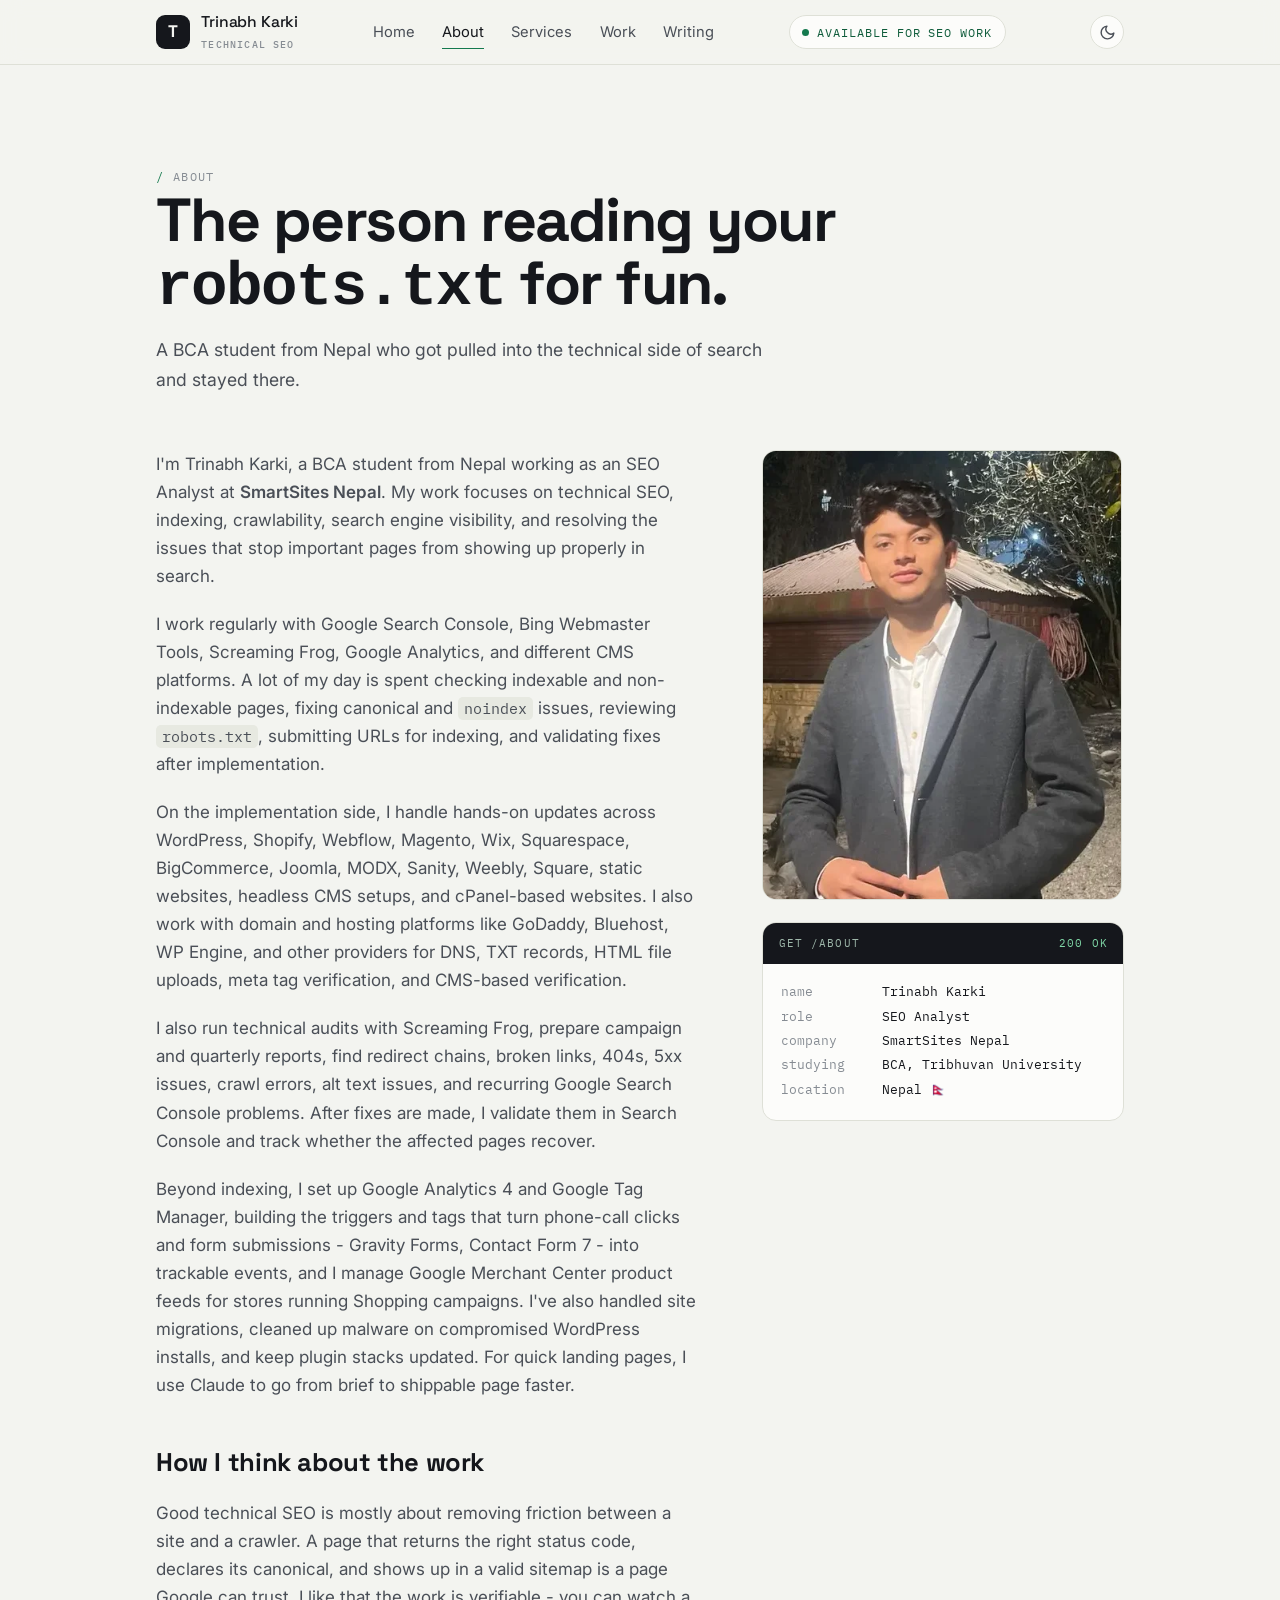
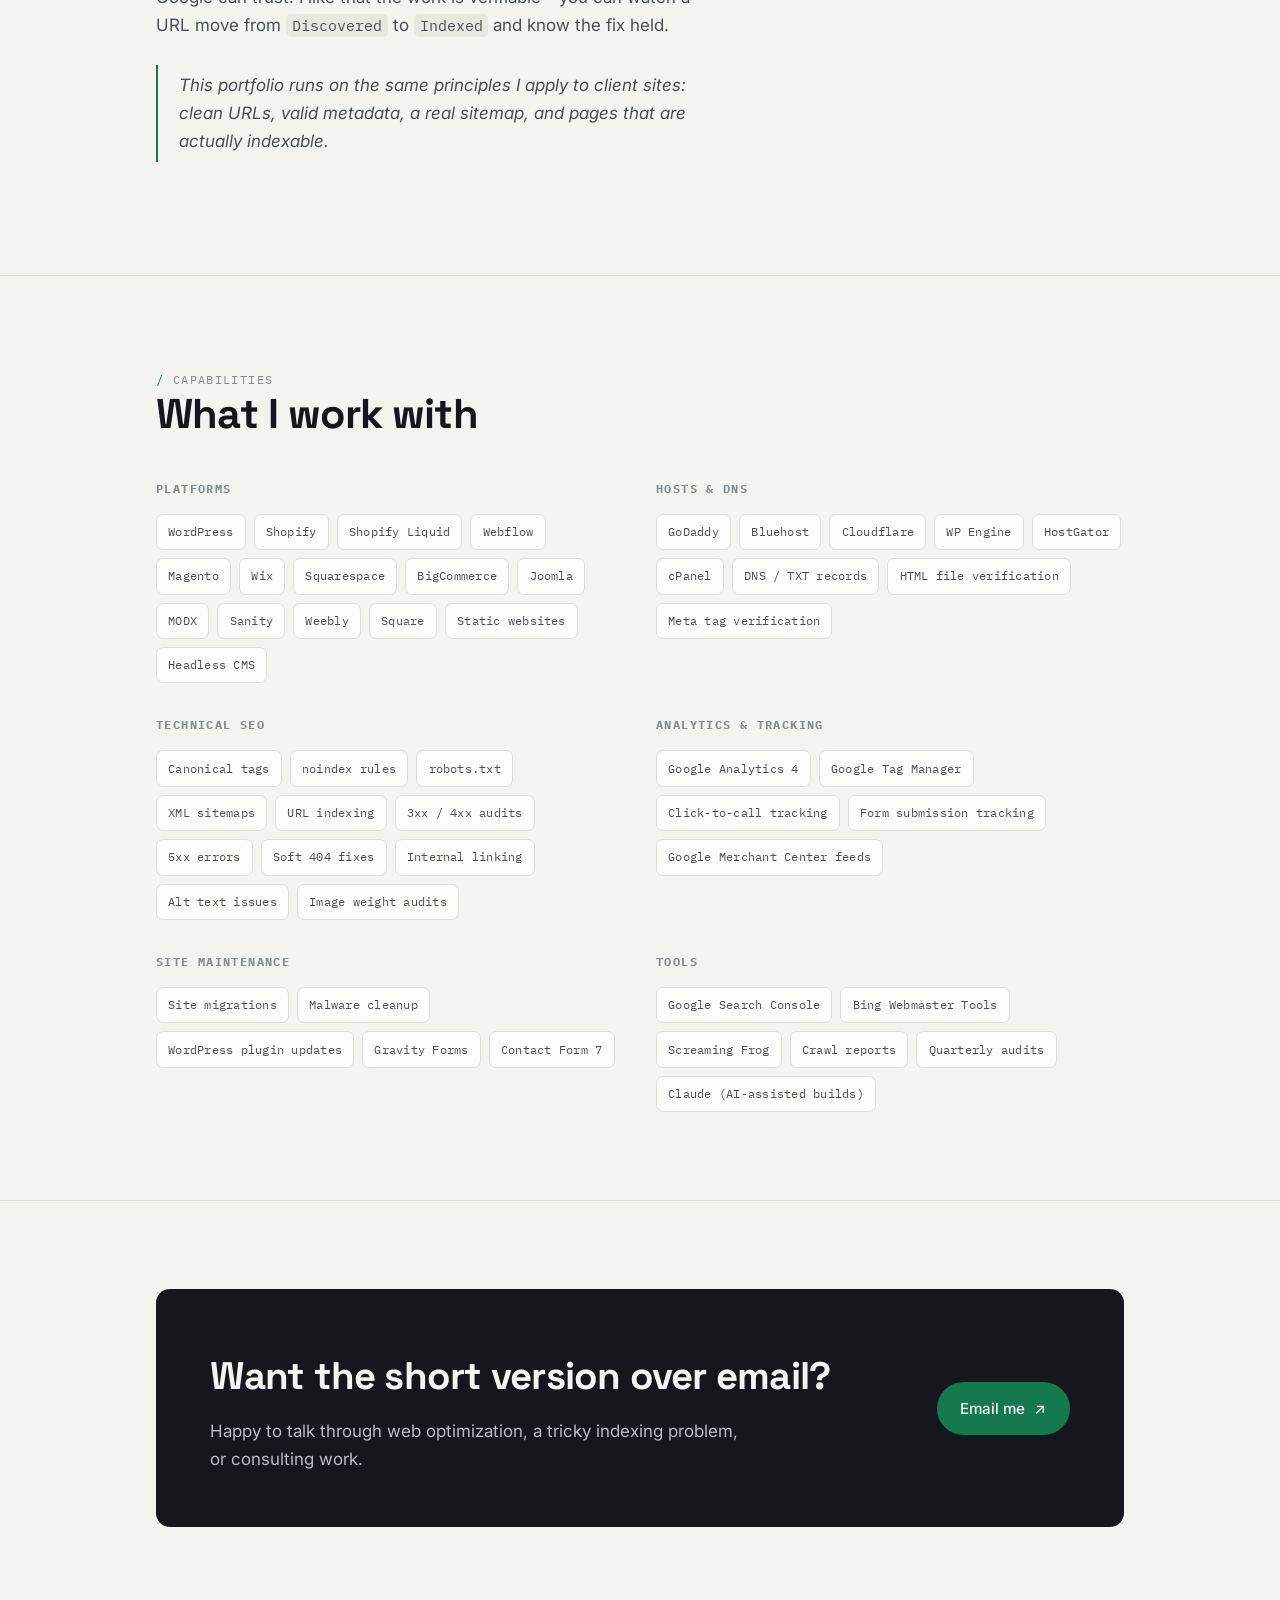
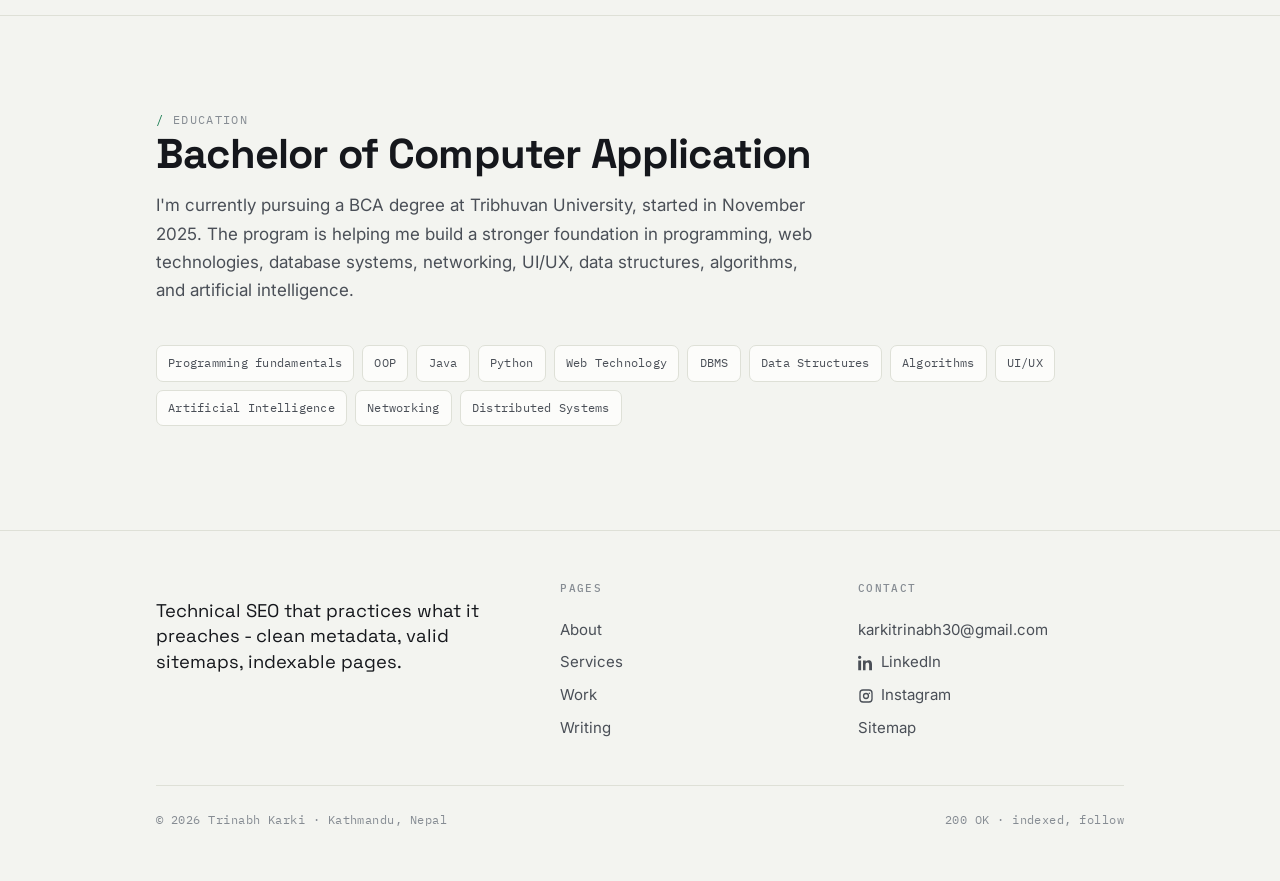
==== about/index.html @ ed717410 "Reorganize assets, fix dark-mode contrast, refresh content, add social banners" ====
<!DOCTYPE html>
<html lang="en">
<head>
<meta charset="UTF-8">
<script>(function(){try{var t=localStorage.getItem('theme');if(t==='light'||t==='dark'){document.documentElement.setAttribute('data-theme',t);}}catch(e){}})();</script>
<meta name="viewport" content="width=device-width, initial-scale=1">
<title>About - Trinabh Karki, Technical SEO Analyst</title>
<meta name="description" content="About Trinabh Karki: a BCA student from Nepal and SEO Analyst at SmartSites Nepal, focused on technical SEO, indexing, crawlability, Search Console, Bing Webmaster Tools, and CMS SEO fixes.">
<link rel="canonical" href="https://trinabh.com.np/about/">
<meta name="robots" content="index, follow">
<meta property="og:type" content="profile">
<meta property="og:site_name" content="Trinabh Karki">
<meta property="og:title" content="About - Trinabh Karki">
<meta property="og:description" content="BCA student and technical SEO analyst from Nepal.">
<meta property="og:url" content="https://trinabh.com.np/about/">
<meta name="twitter:card" content="summary_large_image">
<meta name="twitter:title" content="About - Trinabh Karki">
<meta name="twitter:description" content="BCA student and technical SEO analyst from Nepal.">
<meta name="twitter:image" content="https://trinabh.com.np/images/og-banner.png">
<script type="application/ld+json">
{
  "@context": "https://schema.org",
  "@graph": [
    {
      "@type": "ProfilePage",
      "@id": "https://trinabh.com.np/about/#profilepage",
      "url": "https://trinabh.com.np/about/",
      "name": "About - Trinabh Karki, Technical SEO Analyst",
      "mainEntity": { "@id": "https://trinabh.com.np/#trinabh" }
    },
    {
      "@type": "Person",
      "@id": "https://trinabh.com.np/#trinabh",
      "name": "Trinabh Karki",
      "url": "https://trinabh.com.np/",
      "image": "https://trinabh.com.np/images/profile1.webp",
      "jobTitle": "Technical SEO Analyst",
      "email": "karkitrinabh30@gmail.com",
      "worksFor": {
        "@type": "Organization",
        "name": "SmartSites Nepal"
      },
      "address": {
        "@type": "PostalAddress",
        "addressLocality": "Kathmandu",
        "addressCountry": "NP"
      },
      "knowsAbout": [
        "Technical SEO",
        "Indexing",
        "Crawlability",
        "Canonical tags",
        "Redirects",
        "XML sitemaps",
        "Google Search Console",
        "Google Analytics 4",
        "Google Tag Manager",
        "Site migrations",
        "Malware remediation"
      ],
      "sameAs": [
        "https://www.linkedin.com/in/trinabhkarki/",
        "https://www.instagram.com/trinabhkarki_/"
      ]
    }
  ]
}
</script>
<meta property="og:image" content="https://trinabh.com.np/images/og-banner.png">
<link rel="icon" href="/favicon.ico" sizes="any">
<link rel="icon" type="image/png" href="/favicon.png">
<link rel="preconnect" href="https://fonts.googleapis.com">
<link rel="preconnect" href="https://fonts.gstatic.com" crossorigin>
<link href="https://fonts.googleapis.com/css2?family=IBM+Plex+Mono:wght@400;500&family=Inter:wght@400;500;600&family=Space+Grotesk:wght@500;700&display=swap" rel="stylesheet">
<link rel="stylesheet" href="/css/main.css">
</head>
<body>

<header class="site-head">
  <div class="wrap head-inner">
    <a class="brand" href="/"><span class="brand-mark">T</span><span class="brand-name">Trinabh Karki<span>Technical SEO</span></span></a>
    <nav class="nav" id="primary-nav" aria-label="Primary">
      <a href="/">Home</a>
      <a href="/about/" aria-current="page">About</a>
      <a href="/services/">Services</a>
      <a href="/projects/">Work</a>
      <a href="/blog/">Writing</a>
    </nav>
    <a class="head-cta" href="mailto:karkitrinabh30@gmail.com?subject=Technical%20SEO%20Help"><span class="dot"></span>available for SEO work</a>
    <button class="theme-toggle" aria-label="Toggle dark mode" aria-pressed="false">
      <svg class="icon-sun" viewBox="0 0 24 24" fill="none" stroke="currentColor" stroke-width="2" stroke-linecap="round" stroke-linejoin="round" aria-hidden="true"><circle cx="12" cy="12" r="4"></circle><path d="M12 2v2M12 20v2M4.93 4.93l1.41 1.41M17.66 17.66l1.41 1.41M2 12h2M20 12h2M6.34 17.66l-1.41 1.41M19.07 4.93l-1.41 1.41"></path></svg>
      <svg class="icon-moon" viewBox="0 0 24 24" fill="none" stroke="currentColor" stroke-width="2" stroke-linecap="round" stroke-linejoin="round" aria-hidden="true"><path d="M21 12.79A9 9 0 1 1 11.21 3 7 7 0 0 0 21 12.79z"></path></svg>
    </button>
    <button class="nav-toggle" aria-label="Menu" aria-controls="primary-nav" aria-expanded="false"><span></span><span></span><span></span></button>
  </div>
</header>

<main>
  <section class="page-head">
    <div class="wrap">
      <p class="eyebrow"><span class="token"><span class="slash">/</span> about</span></p>
      <h1>The person reading your <code>robots.txt</code> for fun.</h1>
      <p>A BCA student from Nepal who got pulled into the technical side of search and stayed there.</p>
    </div>
  </section>

  <section class="section" style="border-top:none; padding-top:1rem">
    <div class="wrap hero-grid" style="align-items:start">
      <div class="prose reveal">
        <p>I'm Trinabh Karki, a BCA student from Nepal working as an SEO Analyst at <strong>SmartSites Nepal</strong>. My work focuses on technical SEO, indexing, crawlability, search engine visibility, and resolving the issues that stop important pages from showing up properly in search.</p>
        <p>I work regularly with Google Search Console, Bing Webmaster Tools, Screaming Frog, Google Analytics, and different CMS platforms. A lot of my day is spent checking indexable and non-indexable pages, fixing canonical and <code>noindex</code> issues, reviewing <code>robots.txt</code>, submitting URLs for indexing, and validating fixes after implementation.</p>
        <p>On the implementation side, I handle hands-on updates across WordPress, Shopify, Webflow, Magento, Wix, Squarespace, BigCommerce, Joomla, MODX, Sanity, Weebly, Square, static websites, headless CMS setups, and cPanel-based websites. I also work with domain and hosting platforms like GoDaddy, Bluehost, WP Engine, and other providers for DNS, TXT records, HTML file uploads, meta tag verification, and CMS-based verification.</p>
        <p>I also run technical audits with Screaming Frog, prepare campaign and quarterly reports, find redirect chains, broken links, 404s, 5xx issues, crawl errors, alt text issues, and recurring Google Search Console problems. After fixes are made, I validate them in Search Console and track whether the affected pages recover.</p>
        <p>Beyond indexing, I set up Google Analytics 4 and Google Tag Manager, building the triggers and tags that turn phone-call clicks and form submissions - Gravity Forms, Contact Form 7 - into trackable events, and I manage Google Merchant Center product feeds for stores running Shopping campaigns. I've also handled site migrations, cleaned up malware on compromised WordPress installs, and keep plugin stacks updated. For quick landing pages, I use Claude to go from brief to shippable page faster.</p>
        <h2>How I think about the work</h2>
        <p>Good technical SEO is mostly about removing friction between a site and a crawler. A page that returns the right status code, declares its canonical, and shows up in a valid sitemap is a page Google can trust. I like that the work is verifiable - you can watch a URL move from <code>Discovered</code> to <code>Indexed</code> and know the fix held.</p>
        <blockquote>This portfolio runs on the same principles I apply to client sites: clean URLs, valid metadata, a real sitemap, and pages that are actually indexable.</blockquote>
      </div>

      <aside class="reveal">
        <img src="/images/profile1.webp" alt="Trinabh Karki" width="360" height="450" loading="lazy" style="border-radius:var(--radius); border:1px solid var(--line); margin-bottom:1.4rem">
        <div class="meta-panel">
          <div class="meta-bar"><span class="req">GET /about</span><span class="ok">200 OK</span></div>
          <div class="meta-body">
            <div class="meta-row"><span class="k">name</span><span class="v">Trinabh Karki</span></div>
            <div class="meta-row"><span class="k">role</span><span class="v">SEO Analyst</span></div>
            <div class="meta-row"><span class="k">company</span><span class="v">SmartSites Nepal</span></div>
            <div class="meta-row"><span class="k">studying</span><span class="v">BCA, Tribhuvan University</span></div>
            <div class="meta-row"><span class="k">location</span><span class="v">Nepal 🇳🇵</span></div>
          </div>
        </div>
      </aside>
    </div>
  </section>

  <section class="section">
    <div class="wrap">
      <div class="section-head reveal">
        <p class="eyebrow"><span class="token"><span class="slash">/</span> capabilities</span></p>
        <h2>What I work with</h2>
      </div>
      <div class="grid grid-2 reveal" style="gap:2rem">
        <div>
          <h3 style="font-family:var(--mono); font-size:.72rem; letter-spacing:.12em; text-transform:uppercase; color:var(--ink-faint); margin:0 0 1rem">Platforms</h3>
          <div class="chips">
            <span class="chip">WordPress</span><span class="chip">Shopify</span><span class="chip">Shopify Liquid</span>
            <span class="chip">Webflow</span><span class="chip">Magento</span><span class="chip">Wix</span>
            <span class="chip">Squarespace</span><span class="chip">BigCommerce</span><span class="chip">Joomla</span>
            <span class="chip">MODX</span><span class="chip">Sanity</span><span class="chip">Weebly</span>
            <span class="chip">Square</span><span class="chip">Static websites</span><span class="chip">Headless CMS</span>
          </div>
        </div>
        <div>
          <h3 style="font-family:var(--mono); font-size:.72rem; letter-spacing:.12em; text-transform:uppercase; color:var(--ink-faint); margin:0 0 1rem">Hosts & DNS</h3>
          <div class="chips">
            <span class="chip">GoDaddy</span><span class="chip">Bluehost</span><span class="chip">Cloudflare</span>
            <span class="chip">WP Engine</span><span class="chip">HostGator</span><span class="chip">cPanel</span>
            <span class="chip">DNS / TXT records</span><span class="chip">HTML file verification</span><span class="chip">Meta tag verification</span>
          </div>
        </div>
        <div>
          <h3 style="font-family:var(--mono); font-size:.72rem; letter-spacing:.12em; text-transform:uppercase; color:var(--ink-faint); margin:0 0 1rem">Technical SEO</h3>
          <div class="chips">
            <span class="chip">Canonical tags</span><span class="chip">noindex rules</span><span class="chip">robots.txt</span>
            <span class="chip">XML sitemaps</span><span class="chip">URL indexing</span><span class="chip">3xx / 4xx audits</span>
            <span class="chip">5xx errors</span><span class="chip">Soft 404 fixes</span><span class="chip">Internal linking</span>
            <span class="chip">Alt text issues</span><span class="chip">Image weight audits</span>
          </div>
        </div>
        <div>
          <h3 style="font-family:var(--mono); font-size:.72rem; letter-spacing:.12em; text-transform:uppercase; color:var(--ink-faint); margin:0 0 1rem">Analytics & Tracking</h3>
          <div class="chips">
            <span class="chip">Google Analytics 4</span><span class="chip">Google Tag Manager</span>
            <span class="chip">Click-to-call tracking</span><span class="chip">Form submission tracking</span>
            <span class="chip">Google Merchant Center feeds</span>
          </div>
        </div>
        <div>
          <h3 style="font-family:var(--mono); font-size:.72rem; letter-spacing:.12em; text-transform:uppercase; color:var(--ink-faint); margin:0 0 1rem">Site Maintenance</h3>
          <div class="chips">
            <span class="chip">Site migrations</span><span class="chip">Malware cleanup</span>
            <span class="chip">WordPress plugin updates</span><span class="chip">Gravity Forms</span>
            <span class="chip">Contact Form 7</span>
          </div>
        </div>
        <div>
          <h3 style="font-family:var(--mono); font-size:.72rem; letter-spacing:.12em; text-transform:uppercase; color:var(--ink-faint); margin:0 0 1rem">Tools</h3>
          <div class="chips">
            <span class="chip">Google Search Console</span><span class="chip">Bing Webmaster Tools</span>
            <span class="chip">Screaming Frog</span><span class="chip">Crawl reports</span>
            <span class="chip">Quarterly audits</span><span class="chip">Claude (AI-assisted builds)</span>
          </div>
        </div>
      </div>
    </div>
  </section>

  <section class="section">
    <div class="wrap">
      <div class="band reveal">
        <div>
          <h2>Want the short version over email?</h2>
          <p>Happy to talk through web optimization, a tricky indexing problem, or consulting work.</p>
        </div>
        <a class="btn btn-primary" href="mailto:karkitrinabh30@gmail.com?subject=Technical%20SEO%20Help">Email me <span class="arrow">↗</span></a>
      </div>
    </div>
  </section>

  <section class="section">
    <div class="wrap">
      <div class="section-head reveal">
        <p class="eyebrow"><span class="token"><span class="slash">/</span> education</span></p>
        <h2>Bachelor of Computer Application</h2>
        <p>I'm currently pursuing a BCA degree at Tribhuvan University, started in November 2025. The program is helping me build a stronger foundation in programming, web technologies, database systems, networking, UI/UX, data structures, algorithms, and artificial intelligence.</p>
      </div>
      <div class="chips reveal">
        <span class="chip">Programming fundamentals</span><span class="chip">OOP</span><span class="chip">Java</span>
        <span class="chip">Python</span><span class="chip">Web Technology</span><span class="chip">DBMS</span>
        <span class="chip">Data Structures</span><span class="chip">Algorithms</span><span class="chip">UI/UX</span>
        <span class="chip">Artificial Intelligence</span><span class="chip">Networking</span><span class="chip">Distributed Systems</span>
      </div>
    </div>
  </section>
</main>

<footer class="site-foot">
  <div class="wrap">
    <div class="foot-grid">
      <div><p class="foot-lead">Technical SEO that practices what it preaches - clean metadata, valid sitemaps, indexable pages.</p></div>
      <div><h4>Pages</h4><a href="/about/">About</a><a href="/services/">Services</a><a href="/projects/">Work</a><a href="/blog/">Writing</a></div>
      <div><h4>Contact</h4><a href="mailto:karkitrinabh30@gmail.com">karkitrinabh30@gmail.com</a><a class="social-link" href="https://www.linkedin.com/in/trinabhkarki/" target="_blank" rel="noopener noreferrer" aria-label="LinkedIn profile"><svg viewBox="0 0 24 24" aria-hidden="true"><path d="M4.98 3.5C4.98 4.88 3.86 6 2.5 6S0 4.88 0 3.5 1.12 1 2.5 1s2.48 1.12 2.48 2.5ZM.35 8.1h4.3V23H.35V8.1Zm7.15 0h4.12v2.03h.06c.57-1.08 1.98-2.22 4.07-2.22C20.1 7.91 21 10.77 21 14.49V23h-4.3v-7.54c0-1.8-.03-4.12-2.51-4.12-2.51 0-2.9 1.96-2.9 3.99V23H7.5V8.1Z"/></svg><span>LinkedIn</span></a><a class="social-link" href="https://www.instagram.com/trinabhkarki_/" target="_blank" rel="noopener noreferrer" aria-label="Instagram profile"><svg viewBox="0 0 24 24" aria-hidden="true"><path d="M7.5 2h9A5.5 5.5 0 0 1 22 7.5v9A5.5 5.5 0 0 1 16.5 22h-9A5.5 5.5 0 0 1 2 16.5v-9A5.5 5.5 0 0 1 7.5 2Zm0 2A3.5 3.5 0 0 0 4 7.5v9A3.5 3.5 0 0 0 7.5 20h9a3.5 3.5 0 0 0 3.5-3.5v-9A3.5 3.5 0 0 0 16.5 4h-9Zm4.5 3.3A4.7 4.7 0 1 1 12 16.7a4.7 4.7 0 0 1 0-9.4Zm0 2A2.7 2.7 0 1 0 12 14.7a2.7 2.7 0 0 0 0-5.4Zm5.1-2.65a1.1 1.1 0 1 1-1.1 1.1 1.1 1.1 0 0 1 1.1-1.1Z"/></svg><span>Instagram</span></a><a href="/sitemap.xml">Sitemap</a></div>
    </div>
    <div class="foot-base"><span>© 2026 Trinabh Karki · Kathmandu, Nepal</span><span>200 OK · indexed, follow</span></div>
  </div>
</footer>

<script src="/js/site.js"></script>
</body>
</html>
---- css/main.css ----
/* ============================================================
   Trinabh Karki - Technical SEO Analyst
   Design system: the machine-readable layer made visible.
   ============================================================ */

:root {
  --paper:      #F3F4F0;  /* cool off-white base                     */
  --panel:      #FCFCFA;  /* raised card surface                     */
  --ink:        #15171C;  /* near-black, faint blue                  */
  --ink-soft:   #4A4F57;  /* secondary text                          */
  --ink-faint:  #868C93;  /* tertiary / captions                     */
  --line:       #DEE0D7;  /* hairline on paper                       */
  --line-soft:  #E9EAE3;  /* hairline on panels                      */
  --index:      #14794E;  /* the live / indexed / 200 accent         */
  --index-dim:  #0F5C3B;  /* darker green for text on light          */
  --signal:     #B4471F;  /* clay - the one warning/error moment     */

  --display: "Space Grotesk", system-ui, sans-serif;
  --body:    "Inter", system-ui, sans-serif;
  --mono:    "IBM Plex Mono", ui-monospace, monospace;

  --wrap: 1080px;
  --gutter: clamp(1.25rem, 5vw, 3.5rem);
  --radius: 14px;
  --ease: cubic-bezier(.2, .7, .2, 1);

  --code-bg:  #E7E9E1;  /* inline code background                  */
  --code-ink: inherit;  /* inline code text - follows surrounding copy */
}

* { box-sizing: border-box; }

html { scroll-behavior: smooth; }
@media (prefers-reduced-motion: reduce) { html { scroll-behavior: auto; } }

body {
  margin: 0;
  background: var(--paper);
  color: var(--ink);
  font-family: var(--body);
  font-size: 1.0625rem;
  line-height: 1.65;
  -webkit-font-smoothing: antialiased;
  text-rendering: optimizeLegibility;
  transition: background-color .25s var(--ease), color .25s var(--ease);
}

img { max-width: 100%; display: block; }

a { color: inherit; text-decoration: none; }

::selection { background: var(--index); color: #fff; }

:focus-visible {
  outline: 2px solid var(--index);
  outline-offset: 3px;
  border-radius: 3px;
}

.wrap { width: 100%; max-width: var(--wrap); margin-inline: auto; padding-inline: var(--gutter); }

/* ---------- mono tokens / eyebrows : the data layer ---------- */
.token {
  font-family: var(--mono);
  font-size: .72rem;
  letter-spacing: .12em;
  text-transform: uppercase;
  color: var(--ink-faint);
}
.token .slash { color: var(--index); }

.eyebrow {
  display: inline-flex;
  align-items: center;
  gap: .55rem;
  font-family: var(--mono);
  font-size: .72rem;
  letter-spacing: .14em;
  text-transform: uppercase;
  color: var(--ink-faint);
  margin: 0 0 1.4rem;
}
.eyebrow b { color: var(--index-dim); font-weight: 500; }

/* live status dot */
.dot {
  width: 7px; height: 7px; border-radius: 50%;
  background: var(--index);
  display: inline-block;
  position: relative;
  box-shadow: 0 0 0 0 rgba(20,121,78,.5);
  animation: pulse 2.6s var(--ease) infinite;
}
@keyframes pulse {
  0%   { box-shadow: 0 0 0 0 rgba(20,121,78,.45); }
  70%  { box-shadow: 0 0 0 7px rgba(20,121,78,0); }
  100% { box-shadow: 0 0 0 0 rgba(20,121,78,0); }
}
@media (prefers-reduced-motion: reduce) { .dot { animation: none; } }

/* ============================================================
   Header
   ============================================================ */
.site-head {
  position: sticky; top: 0; z-index: 50;
  backdrop-filter: saturate(1.4) blur(10px);
  background: color-mix(in srgb, var(--paper) 82%, transparent);
  border-bottom: 1px solid var(--line);
}
.head-inner {
  display: flex; align-items: center; justify-content: space-between;
  height: 64px;
}
.brand { display: flex; align-items: center; gap: .7rem; }
.brand-mark {
  width: 34px; height: 34px; border-radius: 9px;
  background: var(--ink); color: var(--paper);
  display: grid; place-items: center;
  font-family: var(--display); font-weight: 700; font-size: 1.05rem;
  transition: background .25s var(--ease);
}
.brand:hover .brand-mark { background: var(--index); }
.brand-name { font-family: var(--display); font-weight: 500; font-size: .98rem; letter-spacing: -.01em; }
.brand-name span { display: block; font-family: var(--mono); font-size: .62rem; letter-spacing: .12em; text-transform: uppercase; color: var(--ink-faint); margin-top: 1px; }

.nav { display: flex; align-items: center; gap: 1.7rem; }
.nav a {
  font-size: .92rem; color: var(--ink-soft);
  position: relative; padding: .2rem 0;
  transition: color .2s var(--ease);
}
.nav a::after {
  content: ""; position: absolute; left: 0; bottom: -2px;
  height: 1.5px; width: 0; background: var(--index);
  transition: width .25s var(--ease);
}
.nav a:hover, .nav a[aria-current="page"] { color: var(--ink); }
.nav a:hover::after, .nav a[aria-current="page"]::after { width: 100%; }

.head-cta {
  display: inline-flex; align-items: center; gap: .5rem;
  font-family: var(--mono); font-size: .72rem; letter-spacing: .08em;
  text-transform: uppercase; color: var(--index-dim);
  border: 1px solid var(--line); border-radius: 999px;
  padding: .42rem .8rem; background: var(--panel);
  transition: border-color .2s var(--ease), transform .2s var(--ease);
}
.head-cta:hover { border-color: var(--index); transform: translateY(-1px); }

.theme-toggle {
  display: inline-flex; align-items: center; justify-content: center;
  width: 34px; height: 34px; margin-left: .6rem; flex: 0 0 auto;
  border: 1px solid var(--line); border-radius: 50%;
  background: var(--panel); color: var(--ink-soft); cursor: pointer;
  transition: border-color .2s var(--ease), color .2s var(--ease), transform .2s var(--ease);
}
.theme-toggle:hover { border-color: var(--index); color: var(--index-dim); transform: translateY(-1px); }
.theme-toggle svg { width: 17px; height: 17px; }
.theme-toggle .icon-sun { display: none; }
:root[data-theme="dark"] .theme-toggle .icon-sun { display: block; }
:root[data-theme="dark"] .theme-toggle .icon-moon { display: none; }
@media (prefers-color-scheme: dark) {
  :root:not([data-theme="light"]) .theme-toggle .icon-sun { display: block; }
  :root:not([data-theme="light"]) .theme-toggle .icon-moon { display: none; }
}

.nav-toggle { display: none; }

@media (max-width: 760px) {
  .nav, .head-cta { display: none; }
  .head-inner {
    flex-wrap: wrap;
    height: auto;
    min-height: 64px;
    position: relative;
  }
  .nav-toggle {
    display: inline-flex; flex-direction: column; gap: 4px;
    background: none; border: 0; cursor: pointer; padding: 8px;
    margin-left: auto;
  }
  .nav-toggle span { width: 22px; height: 2px; background: var(--ink); transition: .25s var(--ease); }
  .site-head.open .nav-toggle span:nth-child(1) { transform: translateY(6px) rotate(45deg); }
  .site-head.open .nav-toggle span:nth-child(2) { opacity: 0; }
  .site-head.open .nav-toggle span:nth-child(3) { transform: translateY(-6px) rotate(-45deg); }
  .site-head.open .nav {
    display: flex; flex-direction: column; align-items: flex-start;
    order: 3;
    flex: 0 0 100%;
    width: 100%;
    gap: 1.1rem; padding: 1rem 0 1.35rem;
    border-top: 1px solid var(--line);
    background: var(--paper);
  }
  .site-head.open .nav a { display: block; width: 100%; }
  .site-head.open .nav a { font-size: 1.15rem; }
}

/* ============================================================
   Metadata panel - the signature element
   ============================================================ */
.meta-panel {
  font-family: var(--mono); font-size: .82rem; line-height: 1.85;
  background: var(--panel);
  border: 1px solid var(--line);
  border-radius: var(--radius);
  overflow: hidden;
}
.meta-bar {
  display: flex; align-items: center; gap: .55rem;
  padding: .65rem .95rem;
  background: #15171C; color: #F3F4F0;
  font-size: .7rem; letter-spacing: .1em; text-transform: uppercase;
}
.meta-bar .req { color: #9fb8ab; }
.meta-bar .ok  { margin-left: auto; color: #7fd6a6; }
.meta-body { padding: 1rem 1.1rem 1.15rem; }
.meta-row { display: flex; gap: .8rem; color: var(--ink-soft); }
.meta-row .k { color: var(--ink-faint); min-width: 88px; }
.meta-row .v { color: var(--ink); }
.meta-row .v.live { color: var(--index-dim); display: inline-flex; align-items: center; gap: .5rem; }

/* ============================================================
   Hero
   ============================================================ */
.hero {
  padding: clamp(3.5rem, 9vw, 6.5rem) 0 clamp(2.5rem, 6vw, 4rem);
  background-image: radial-gradient(circle, color-mix(in srgb, var(--line) 70%, transparent) 1px, transparent 1.5px);
  background-size: 24px 24px;
}
.hero-grid { display: grid; grid-template-columns: 1.35fr .9fr; gap: clamp(2rem, 5vw, 4rem); align-items: center; }
.hero h1 {
  font-family: var(--display); font-weight: 700;
  font-size: clamp(2.6rem, 6.4vw, 4.7rem);
  line-height: 1.02; letter-spacing: -.025em; margin: 0 0 1.3rem;
}
.hero h1 em { font-style: normal; color: var(--index-dim); }
.hero-lede { font-size: clamp(1.05rem, 1.8vw, 1.22rem); color: var(--ink-soft); max-width: 46ch; margin: 0 0 2rem; }
.hero-cta-row { display: flex; flex-wrap: wrap; gap: .8rem; align-items: center; }

.btn {
  display: inline-flex; align-items: center; gap: .55rem;
  font-family: var(--body); font-weight: 500; font-size: .95rem;
  padding: .8rem 1.4rem; border-radius: 999px;
  border: 1px solid transparent; cursor: pointer;
  transition: transform .2s var(--ease), background .2s var(--ease), border-color .2s var(--ease);
}
.btn-primary { background: var(--ink); color: var(--paper); }
.btn-primary:hover { background: var(--index); transform: translateY(-2px); }
.btn-ghost { border-color: var(--line); color: var(--ink); background: var(--panel); }
.btn-ghost:hover { border-color: var(--ink); transform: translateY(-2px); }
.btn .arrow { transition: transform .2s var(--ease); }
.btn:hover .arrow { transform: translate(3px,-3px); }

@media (max-width: 820px) {
  .hero-grid { grid-template-columns: 1fr; }
  .hero-aside { max-width: 440px; }
}

/* ============================================================
   Generic section + page header
   ============================================================ */
.section { padding: clamp(3rem, 7vw, 5.5rem) 0; border-top: 1px solid var(--line); }
.section-head { max-width: 60ch; margin-bottom: 2.6rem; }
.section-head h2 {
  font-family: var(--display); font-weight: 700;
  font-size: clamp(1.75rem, 3.6vw, 2.6rem);
  letter-spacing: -.02em; line-height: 1.08; margin: 0 0 .9rem;
}
.section-head p { color: var(--ink-soft); margin: 0; }

.proof-strip { padding: clamp(1.8rem, 4vw, 2.8rem) 0; }
.proof-grid {
  display: grid;
  grid-template-columns: repeat(3, minmax(0, 1fr));
  gap: 1rem;
}
.proof-grid > div {
  border-top: 1px solid var(--line);
  padding-top: 1rem;
}
.proof-grid .num,
.metric-note {
  font-family: var(--mono);
  font-size: .72rem;
  color: var(--index-dim);
  letter-spacing: .08em;
  text-transform: uppercase;
}
.proof-grid strong {
  display: block;
  margin-top: .45rem;
  color: var(--ink);
  font-size: .98rem;
  line-height: 1.5;
}
.metric-note {
  display: block;
  margin-top: .75rem;
  line-height: 1.55;
  text-transform: none;
  letter-spacing: .02em;
}
@media (max-width: 760px) {
  .proof-grid { grid-template-columns: 1fr; }
}

.page-head { padding: clamp(3.5rem, 8vw, 6rem) 0 clamp(1.5rem, 4vw, 2.5rem); }
.page-head h1 {
  font-family: var(--display); font-weight: 700;
  font-size: clamp(2.3rem, 5.6vw, 3.8rem);
  letter-spacing: -.025em; line-height: 1.04; margin: 0 0 1rem; max-width: 18ch;
}
.page-head p { color: var(--ink-soft); max-width: 56ch; font-size: 1.1rem; margin: 0; }

/* ============================================================
   Cards / grids
   ============================================================ */
.grid { display: grid; gap: 1.2rem; }
.grid-2 { grid-template-columns: repeat(2, 1fr); }
.grid-3 { grid-template-columns: repeat(3, 1fr); }
@media (max-width: 820px) { .grid-3 { grid-template-columns: repeat(2,1fr); } }
@media (max-width: 620px) { .grid-2, .grid-3 { grid-template-columns: 1fr; } }

.card {
  background: var(--panel); border: 1px solid var(--line-soft);
  border-radius: var(--radius); padding: 1.6rem 1.5rem;
  transition: transform .25s var(--ease), border-color .25s var(--ease), box-shadow .25s var(--ease);
}
.card:hover { transform: translateY(-4px); border-color: var(--line); box-shadow: 0 14px 34px -22px rgba(21,23,28,.35); }
.card .num { font-family: var(--mono); font-size: .72rem; color: var(--index-dim); letter-spacing: .1em; }
.card h3 { font-family: var(--display); font-weight: 500; font-size: 1.22rem; letter-spacing: -.01em; margin: .7rem 0 .55rem; }
.card p { color: var(--ink-soft); font-size: .96rem; margin: 0; }
.card .tags { margin-top: 1rem; display: flex; flex-wrap: wrap; gap: .4rem; }
.tag { font-family: var(--mono); font-size: .66rem; letter-spacing: .06em; color: var(--ink-soft); border: 1px solid var(--line); border-radius: 5px; padding: .2rem .45rem; }

/* link list rows */
.rows { border-top: 1px solid var(--line); }
.row {
  display: grid; grid-template-columns: auto 1fr auto; gap: 1.2rem; align-items: baseline;
  padding: 1.4rem 0; border-bottom: 1px solid var(--line);
  transition: padding-left .25s var(--ease);
}
.row:hover { padding-left: .6rem; }
.row .row-no { font-family: var(--mono); font-size: .8rem; color: var(--index-dim); }
.row h3 { font-family: var(--display); font-weight: 500; font-size: 1.3rem; margin: 0 0 .3rem; letter-spacing: -.01em; }
.row p { margin: 0; color: var(--ink-soft); font-size: .96rem; max-width: 60ch; }
.row .row-meta { font-family: var(--mono); font-size: .72rem; color: var(--ink-faint); white-space: nowrap; }
@media (max-width: 620px) { .row { grid-template-columns: auto 1fr; } .row .row-meta { display: none; } }

/* ============================================================
   Skill / stack chips
   ============================================================ */
.chips { display: flex; flex-wrap: wrap; gap: .5rem; }
.chip {
  font-family: var(--mono); font-size: .76rem; letter-spacing: .02em;
  border: 1px solid var(--line); border-radius: 7px;
  padding: .45rem .7rem; background: var(--panel); color: var(--ink-soft);
  transition: border-color .2s var(--ease), color .2s var(--ease);
}
.chip:hover { border-color: var(--index); color: var(--index-dim); }

/* definition-style stat row */
.stats { display: grid; grid-template-columns: repeat(3,1fr); gap: 1.2rem; }
@media (max-width: 620px){ .stats { grid-template-columns: 1fr; } }
.stat { border-left: 2px solid var(--index); padding-left: 1rem; }
.stat .big { font-family: var(--display); font-weight: 700; font-size: clamp(1.6rem,3vw,2.1rem); letter-spacing: -.02em; }
.stat .lbl { font-family: var(--mono); font-size: .72rem; letter-spacing: .08em; text-transform: uppercase; color: var(--ink-faint); margin-top: .2rem; }

/* ============================================================
   Dark CTA band
   ============================================================ */
.band {
  background: #15171C; color: #F3F4F0;
  border-radius: var(--radius); padding: clamp(2.2rem, 5vw, 3.4rem);
  display: grid; grid-template-columns: 1fr auto; gap: 1.6rem; align-items: center;
}
.band h2 { font-family: var(--display); font-weight: 700; font-size: clamp(1.6rem,3.4vw,2.4rem); letter-spacing: -.02em; margin: 0 0 .6rem; }
.band p { color: #b9bcc2; margin: 0; max-width: 48ch; }
.band .btn-primary { background: var(--index); }
.band .btn-primary:hover { background: #18a169; }
@media (max-width: 700px){ .band { grid-template-columns: 1fr; } }

/* ============================================================
   Prose (blog posts / about narrative)
   ============================================================ */
.prose { max-width: 68ch; }
.prose p { margin: 0 0 1.25rem; color: var(--ink-soft); }
.prose h2 { font-family: var(--display); font-weight: 700; font-size: 1.6rem; letter-spacing: -.015em; margin: 2.6rem 0 1rem; }
.prose h3 { font-family: var(--display); font-weight: 500; font-size: 1.22rem; margin: 2rem 0 .7rem; }
.prose ul, .prose ol { color: var(--ink-soft); padding-left: 1.2rem; margin: 0 0 1.4rem; }
.prose li { margin-bottom: .55rem; }
.prose li::marker { color: var(--index); }
.prose code { font-family: var(--mono); font-size: .86em; background: var(--code-bg); color: var(--code-ink); padding: .12em .4em; border-radius: 5px; }
.prose strong { font-weight: 600; }
.prose blockquote {
  margin: 1.6rem 0; padding: .4rem 0 .4rem 1.3rem;
  border-left: 2px solid var(--index); color: var(--ink-soft); font-style: italic;
}
.callout {
  background: var(--panel); border: 1px solid var(--line); border-radius: var(--radius);
  padding: 1.2rem 1.3rem; margin: 1.8rem 0; font-size: .96rem;
}
.callout .token { display: block; margin-bottom: .5rem; }

/* ============================================================
   Footer
   ============================================================ */
.site-foot { border-top: 1px solid var(--line); padding: 3rem 0 3.5rem; margin-top: 1rem; }
.foot-grid { display: grid; grid-template-columns: 1.4fr 1fr 1fr; gap: 2rem; }
.foot-grid h4 { font-family: var(--mono); font-size: .7rem; letter-spacing: .12em; text-transform: uppercase; color: var(--ink-faint); margin: 0 0 1rem; font-weight: 500; }
.foot-grid a { display: block; color: var(--ink-soft); font-size: .94rem; padding: .25rem 0; transition: color .2s var(--ease); }
.foot-grid a:hover { color: var(--index-dim); }
.foot-grid a.social-link {
  display: flex;
  align-items: center;
  gap: .45rem;
}
.social-link svg {
  width: 16px;
  height: 16px;
  fill: currentColor;
  flex: 0 0 auto;
}
.foot-lead { font-family: var(--display); font-size: 1.15rem; max-width: 32ch; line-height: 1.4; }
.foot-base {
  display: flex; flex-wrap: wrap; gap: 1rem; justify-content: space-between;
  margin-top: 2.5rem; padding-top: 1.5rem; border-top: 1px solid var(--line);
  font-family: var(--mono); font-size: .72rem; color: var(--ink-faint); letter-spacing: .04em;
}
@media (max-width: 620px){ .foot-grid { grid-template-columns: 1fr; gap: 1.6rem; } }

/* ---------- scroll reveal ---------- */
.reveal { opacity: 0; transform: translateY(16px); transition: opacity .7s var(--ease), transform .7s var(--ease); }
.reveal.in { opacity: 1; transform: none; }
@media (prefers-reduced-motion: reduce) { .reveal { opacity: 1; transform: none; transition: none; } }

.mt-0 { margin-top: 0; }
.center { text-align: center; }

/* ============================================================
   Dark Mode - system preference (progressive enhancement, no JS
   required) unless the user has explicitly picked "light" below.
   ============================================================ */
@media (prefers-color-scheme: dark) {
  :root:not([data-theme="light"]) {
    --paper:      #0C0E12;  /* rich dark slate/charcoal base */
    --panel:      #141923;  /* raised dark panel surface */
    --ink:        #F3F4F0;  /* cool off-white for body text */
    --ink-soft:   #A9B2C3;  /* secondary text with good contrast */
    --ink-faint:  #8891A6;  /* muted captions - lightened for AA contrast */
    --line:       #222938;  /* hairline separator on dark paper */
    --line-soft:  #1B212D;  /* hairline on panels */
    --index:      #1CB875;  /* slightly brighter green for dark contrast */
    --index-dim:  #4AD79E;  /* lighter green for text on dark */
    --signal:     #E55F2D;  /* brighter orange-clay for warnings */
    --code-bg:    #1B212D;
    --code-ink:   var(--index-dim);
  }
}

/* ---------- explicit theme, set via the toggle + localStorage ---------- */
:root[data-theme="dark"] {
  --paper:      #0C0E12;
  --panel:      #141923;
  --ink:        #F3F4F0;
  --ink-soft:   #A9B2C3;
  --ink-faint:  #8891A6;
  --line:       #222938;
  --line-soft:  #1B212D;
  --index:      #1CB875;
  --index-dim:  #4AD79E;
  --signal:     #E55F2D;
  --code-bg:    #1B212D;
  --code-ink:   var(--index-dim);
}
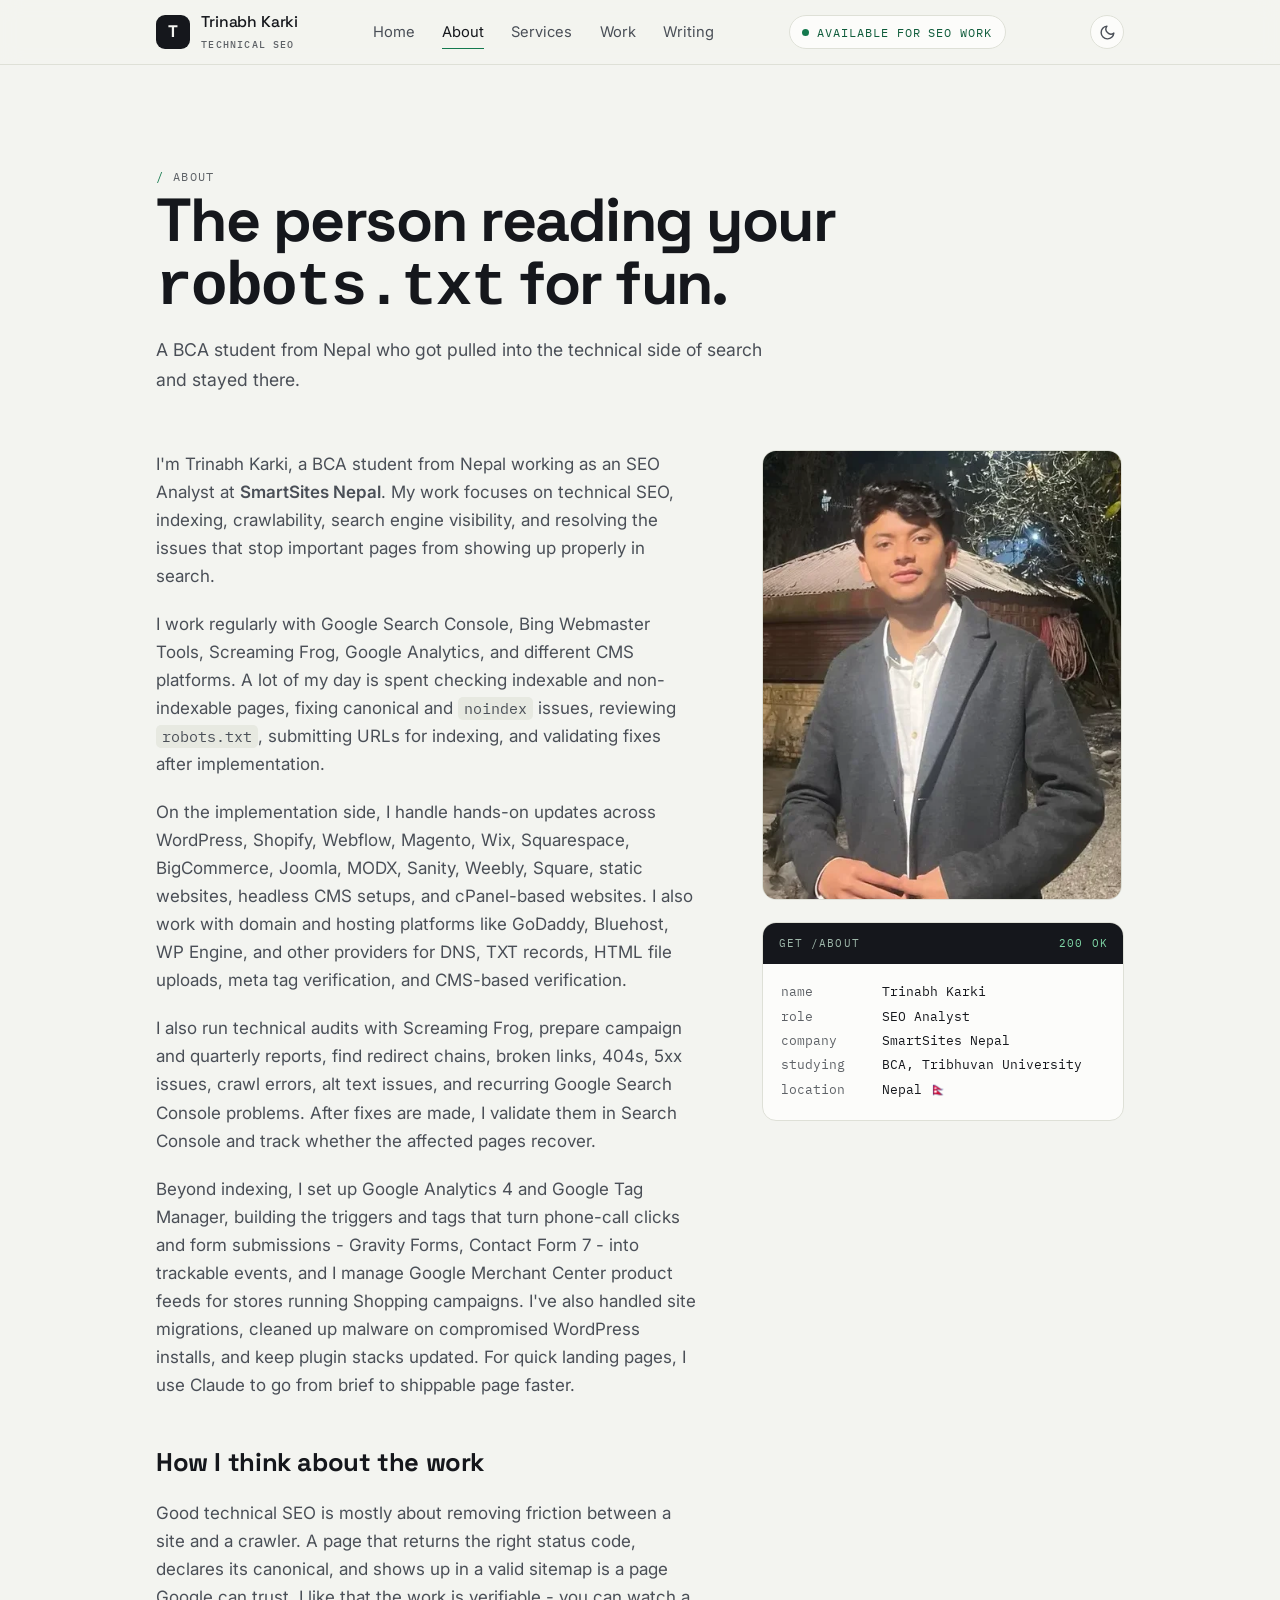
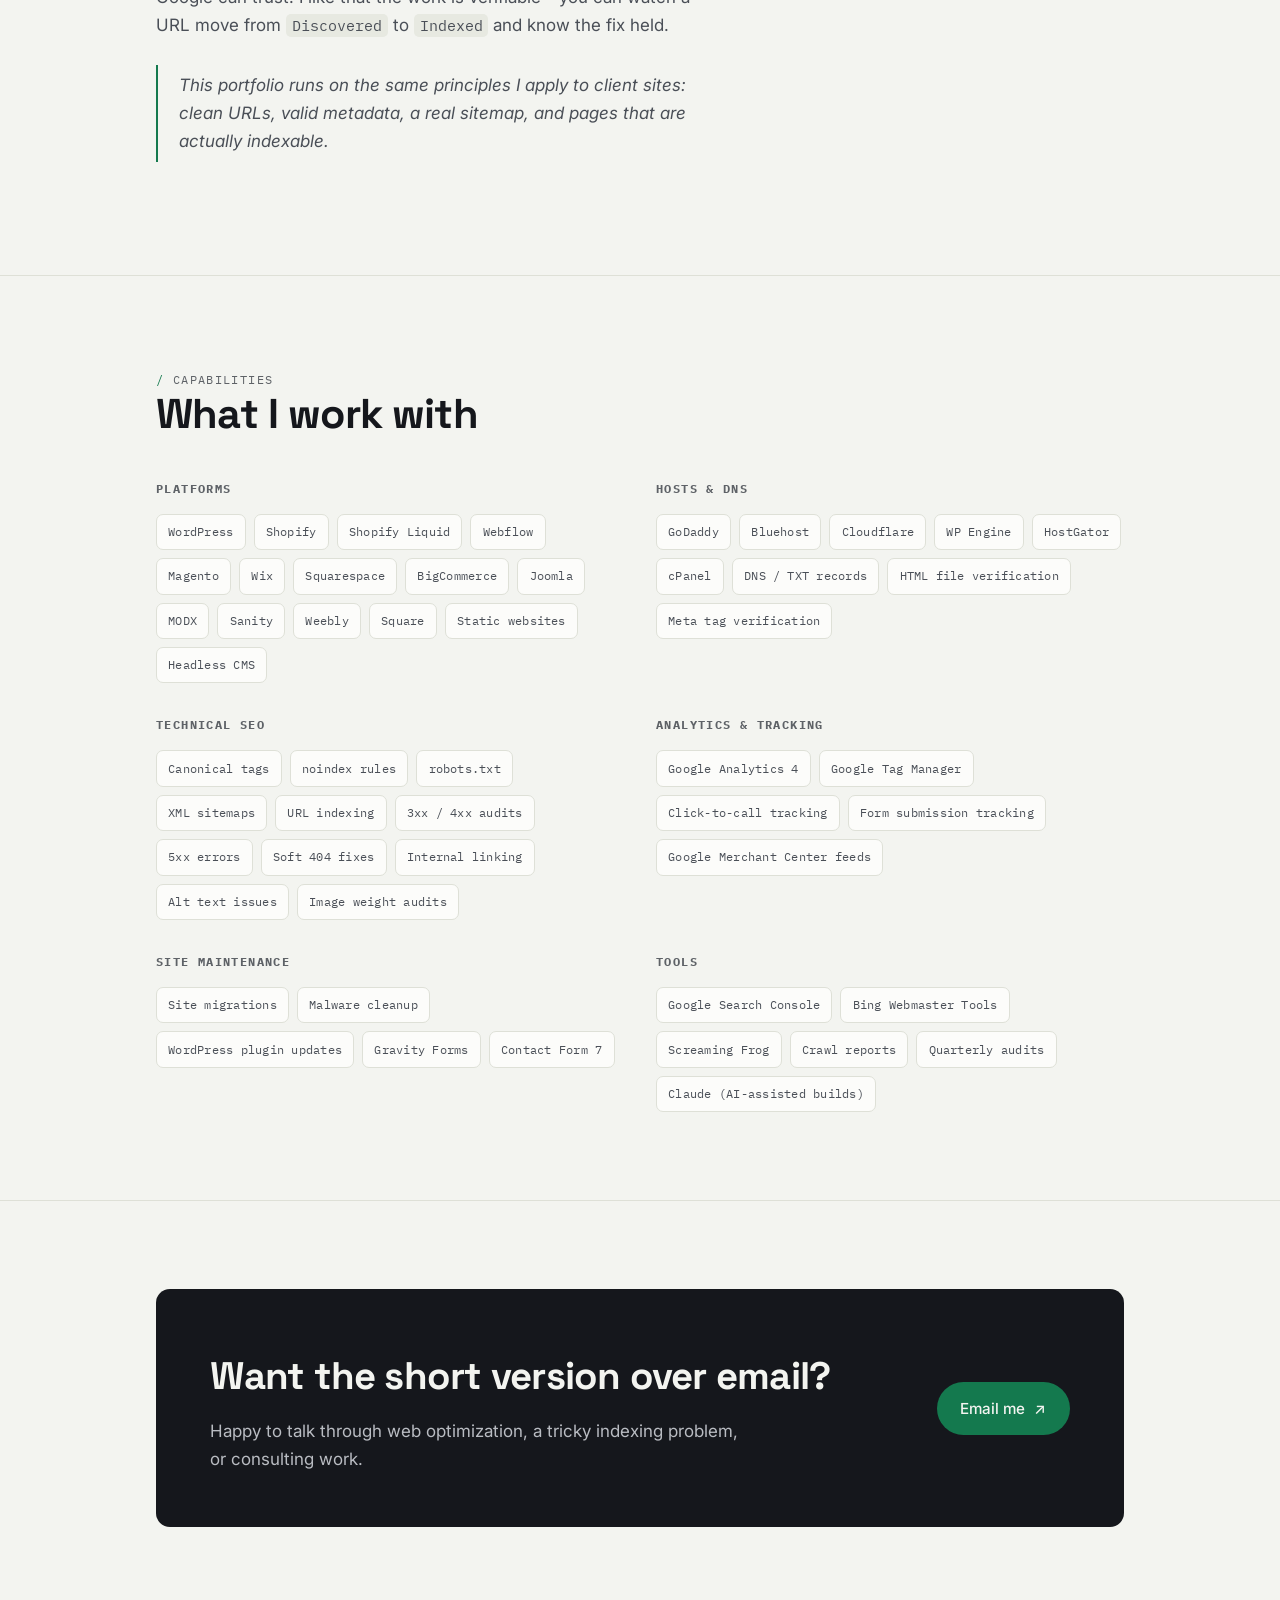
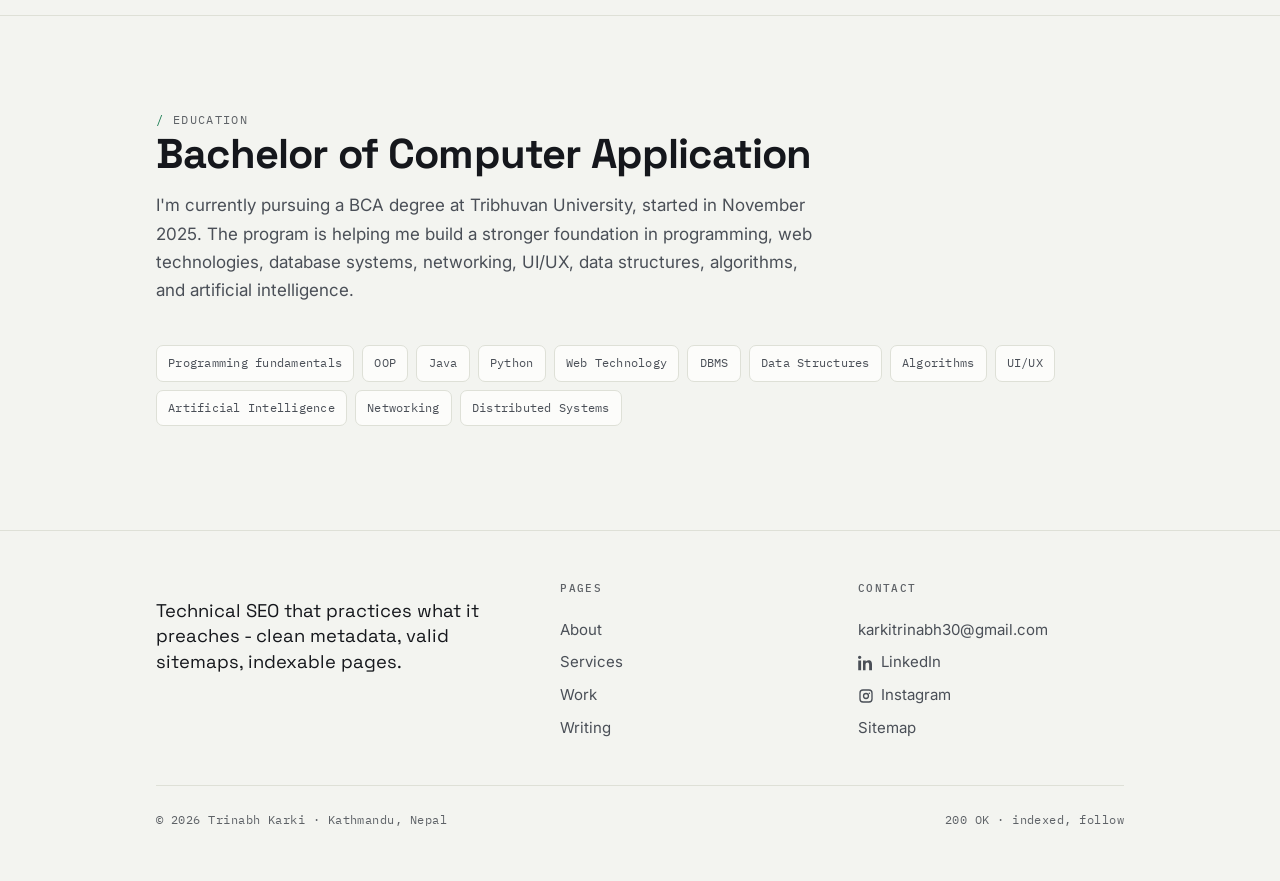
==== commit 592b2b19: "Fix accessibility: heading order and text contrast" ====
--- a/about/index.html
+++ b/about/index.html
@@ -5,7 +5,7 @@
 <script>(function(){try{var t=localStorage.getItem('theme');if(t==='light'||t==='dark'){document.documentElement.setAttribute('data-theme',t);}}catch(e){}})();</script>
 <meta name="viewport" content="width=device-width, initial-scale=1">
 <title>About - Trinabh Karki, Technical SEO Analyst</title>
-<meta name="description" content="About Trinabh Karki: a BCA student from Nepal and SEO Analyst at SmartSites Nepal, focused on technical SEO, indexing, crawlability, Search Console, Bing Webmaster Tools, and CMS SEO fixes.">
+<meta name="description" content="About Trinabh Karki, a BCA student from Nepal working as an SEO Analyst at SmartSites Nepal - technical SEO, indexing, and Search Console fixes.">
 <link rel="canonical" href="https://trinabh.com.np/about/">
 <meta name="robots" content="index, follow">
 <meta property="og:type" content="profile">
@@ -228,8 +228,8 @@
   <div class="wrap">
     <div class="foot-grid">
       <div><p class="foot-lead">Technical SEO that practices what it preaches - clean metadata, valid sitemaps, indexable pages.</p></div>
-      <div><h4>Pages</h4><a href="/about/">About</a><a href="/services/">Services</a><a href="/projects/">Work</a><a href="/blog/">Writing</a></div>
-      <div><h4>Contact</h4><a href="mailto:karkitrinabh30@gmail.com">karkitrinabh30@gmail.com</a><a class="social-link" href="https://www.linkedin.com/in/trinabhkarki/" target="_blank" rel="noopener noreferrer" aria-label="LinkedIn profile"><svg viewBox="0 0 24 24" aria-hidden="true"><path d="M4.98 3.5C4.98 4.88 3.86 6 2.5 6S0 4.88 0 3.5 1.12 1 2.5 1s2.48 1.12 2.48 2.5ZM.35 8.1h4.3V23H.35V8.1Zm7.15 0h4.12v2.03h.06c.57-1.08 1.98-2.22 4.07-2.22C20.1 7.91 21 10.77 21 14.49V23h-4.3v-7.54c0-1.8-.03-4.12-2.51-4.12-2.51 0-2.9 1.96-2.9 3.99V23H7.5V8.1Z"/></svg><span>LinkedIn</span></a><a class="social-link" href="https://www.instagram.com/trinabhkarki_/" target="_blank" rel="noopener noreferrer" aria-label="Instagram profile"><svg viewBox="0 0 24 24" aria-hidden="true"><path d="M7.5 2h9A5.5 5.5 0 0 1 22 7.5v9A5.5 5.5 0 0 1 16.5 22h-9A5.5 5.5 0 0 1 2 16.5v-9A5.5 5.5 0 0 1 7.5 2Zm0 2A3.5 3.5 0 0 0 4 7.5v9A3.5 3.5 0 0 0 7.5 20h9a3.5 3.5 0 0 0 3.5-3.5v-9A3.5 3.5 0 0 0 16.5 4h-9Zm4.5 3.3A4.7 4.7 0 1 1 12 16.7a4.7 4.7 0 0 1 0-9.4Zm0 2A2.7 2.7 0 1 0 12 14.7a2.7 2.7 0 0 0 0-5.4Zm5.1-2.65a1.1 1.1 0 1 1-1.1 1.1 1.1 1.1 0 0 1 1.1-1.1Z"/></svg><span>Instagram</span></a><a href="/sitemap.xml">Sitemap</a></div>
+      <div><h3>Pages</h3><a href="/about/">About</a><a href="/services/">Services</a><a href="/projects/">Work</a><a href="/blog/">Writing</a></div>
+      <div><h3>Contact</h3><a href="mailto:karkitrinabh30@gmail.com">karkitrinabh30@gmail.com</a><a class="social-link" href="https://www.linkedin.com/in/trinabhkarki/" target="_blank" rel="noopener noreferrer" aria-label="LinkedIn profile"><svg viewBox="0 0 24 24" aria-hidden="true"><path d="M4.98 3.5C4.98 4.88 3.86 6 2.5 6S0 4.88 0 3.5 1.12 1 2.5 1s2.48 1.12 2.48 2.5ZM.35 8.1h4.3V23H.35V8.1Zm7.15 0h4.12v2.03h.06c.57-1.08 1.98-2.22 4.07-2.22C20.1 7.91 21 10.77 21 14.49V23h-4.3v-7.54c0-1.8-.03-4.12-2.51-4.12-2.51 0-2.9 1.96-2.9 3.99V23H7.5V8.1Z"/></svg><span>LinkedIn</span></a><a class="social-link" href="https://www.instagram.com/trinabhkarki_/" target="_blank" rel="noopener noreferrer" aria-label="Instagram profile"><svg viewBox="0 0 24 24" aria-hidden="true"><path d="M7.5 2h9A5.5 5.5 0 0 1 22 7.5v9A5.5 5.5 0 0 1 16.5 22h-9A5.5 5.5 0 0 1 2 16.5v-9A5.5 5.5 0 0 1 7.5 2Zm0 2A3.5 3.5 0 0 0 4 7.5v9A3.5 3.5 0 0 0 7.5 20h9a3.5 3.5 0 0 0 3.5-3.5v-9A3.5 3.5 0 0 0 16.5 4h-9Zm4.5 3.3A4.7 4.7 0 1 1 12 16.7a4.7 4.7 0 0 1 0-9.4Zm0 2A2.7 2.7 0 1 0 12 14.7a2.7 2.7 0 0 0 0-5.4Zm5.1-2.65a1.1 1.1 0 1 1-1.1 1.1 1.1 1.1 0 0 1 1.1-1.1Z"/></svg><span>Instagram</span></a><a href="/sitemap.xml">Sitemap</a></div>
     </div>
     <div class="foot-base"><span>© 2026 Trinabh Karki · Kathmandu, Nepal</span><span>200 OK · indexed, follow</span></div>
   </div>
--- a/css/main.css
+++ b/css/main.css
@@ -8,7 +8,7 @@
   --panel:      #FCFCFA;  /* raised card surface                     */
   --ink:        #15171C;  /* near-black, faint blue                  */
   --ink-soft:   #4A4F57;  /* secondary text                          */
-  --ink-faint:  #868C93;  /* tertiary / captions                     */
+  --ink-faint:  #5E6267;  /* tertiary / captions - AA on paper & panel */
   --line:       #DEE0D7;  /* hairline on paper                       */
   --line-soft:  #E9EAE3;  /* hairline on panels                      */
   --index:      #14794E;  /* the live / indexed / 200 accent         */
@@ -279,8 +279,7 @@
   border-top: 1px solid var(--line);
   padding-top: 1rem;
 }
-.proof-grid .num,
-.metric-note {
+.proof-grid .num {
   font-family: var(--mono);
   font-size: .72rem;
   color: var(--index-dim);
@@ -294,13 +293,6 @@
   font-size: .98rem;
   line-height: 1.5;
 }
-.metric-note {
-  display: block;
-  margin-top: .75rem;
-  line-height: 1.55;
-  text-transform: none;
-  letter-spacing: .02em;
-}
 @media (max-width: 760px) {
   .proof-grid { grid-template-columns: 1fr; }
 }
@@ -359,13 +351,6 @@
   transition: border-color .2s var(--ease), color .2s var(--ease);
 }
 .chip:hover { border-color: var(--index); color: var(--index-dim); }
-
-/* definition-style stat row */
-.stats { display: grid; grid-template-columns: repeat(3,1fr); gap: 1.2rem; }
-@media (max-width: 620px){ .stats { grid-template-columns: 1fr; } }
-.stat { border-left: 2px solid var(--index); padding-left: 1rem; }
-.stat .big { font-family: var(--display); font-weight: 700; font-size: clamp(1.6rem,3vw,2.1rem); letter-spacing: -.02em; }
-.stat .lbl { font-family: var(--mono); font-size: .72rem; letter-spacing: .08em; text-transform: uppercase; color: var(--ink-faint); margin-top: .2rem; }
 
 /* ============================================================
    Dark CTA band
@@ -403,12 +388,31 @@
 }
 .callout .token { display: block; margin-bottom: .5rem; }
 
+.faq-list { margin: 1.4rem 0 2rem; }
+.faq-item {
+  background: var(--panel); border: 1px solid var(--line-soft); border-radius: var(--radius);
+  padding: 0 1.3rem; margin-bottom: .7rem; transition: border-color .2s var(--ease);
+}
+.faq-item[open] { border-color: var(--line); }
+.faq-item summary {
+  list-style: none; cursor: pointer; padding: 1.05rem 0;
+  display: flex; align-items: center; justify-content: space-between; gap: 1rem;
+  font-family: var(--display); font-weight: 500; font-size: 1.02rem; color: var(--ink);
+}
+.faq-item summary::-webkit-details-marker { display: none; }
+.faq-item summary::after {
+  content: "+"; flex-shrink: 0; font-family: var(--mono); font-size: 1.1rem; line-height: 1;
+  color: var(--ink-faint); transition: transform .2s var(--ease);
+}
+.faq-item[open] summary::after { transform: rotate(45deg); }
+.faq-item p { margin: 0 0 1.1rem; color: var(--ink-soft); font-size: .96rem; }
+
 /* ============================================================
    Footer
    ============================================================ */
 .site-foot { border-top: 1px solid var(--line); padding: 3rem 0 3.5rem; margin-top: 1rem; }
 .foot-grid { display: grid; grid-template-columns: 1.4fr 1fr 1fr; gap: 2rem; }
-.foot-grid h4 { font-family: var(--mono); font-size: .7rem; letter-spacing: .12em; text-transform: uppercase; color: var(--ink-faint); margin: 0 0 1rem; font-weight: 500; }
+.foot-grid h3 { font-family: var(--mono); font-size: .7rem; letter-spacing: .12em; text-transform: uppercase; color: var(--ink-faint); margin: 0 0 1rem; font-weight: 500; }
 .foot-grid a { display: block; color: var(--ink-soft); font-size: .94rem; padding: .25rem 0; transition: color .2s var(--ease); }
 .foot-grid a:hover { color: var(--index-dim); }
 .foot-grid a.social-link {
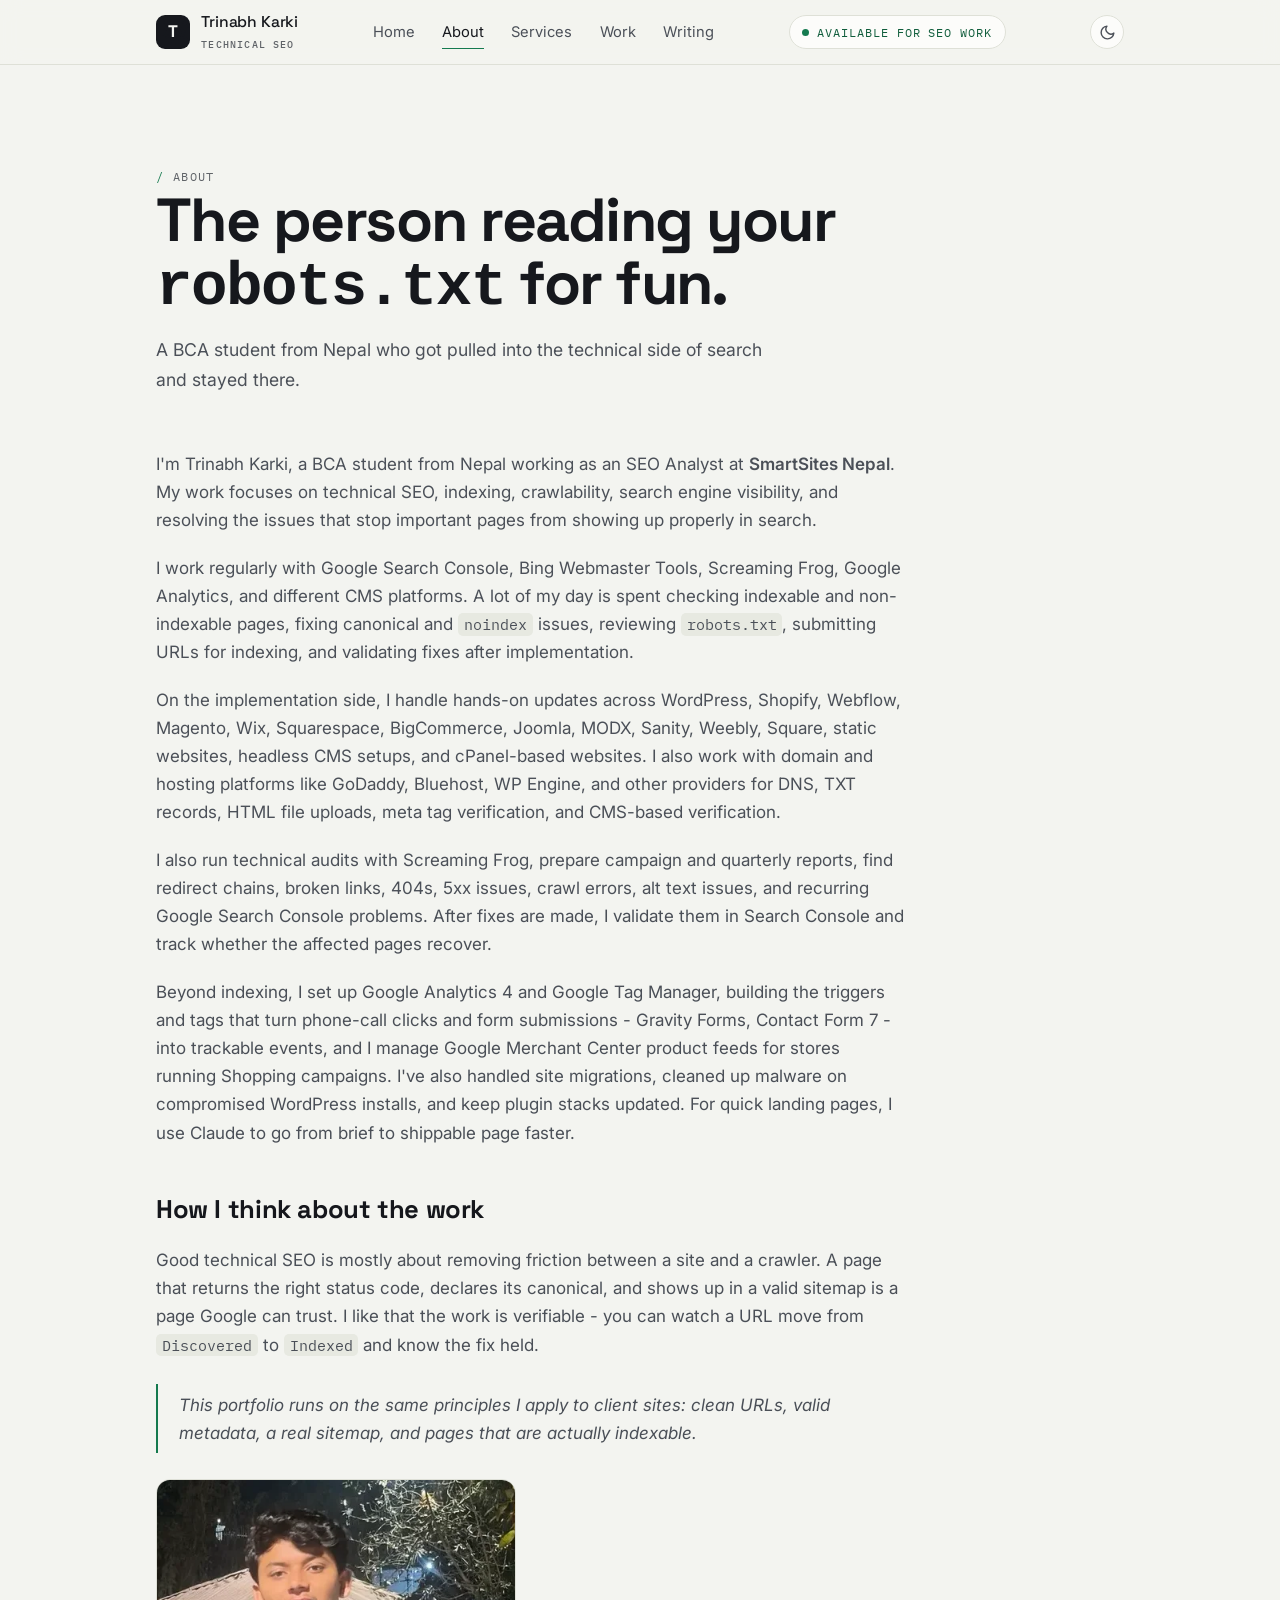
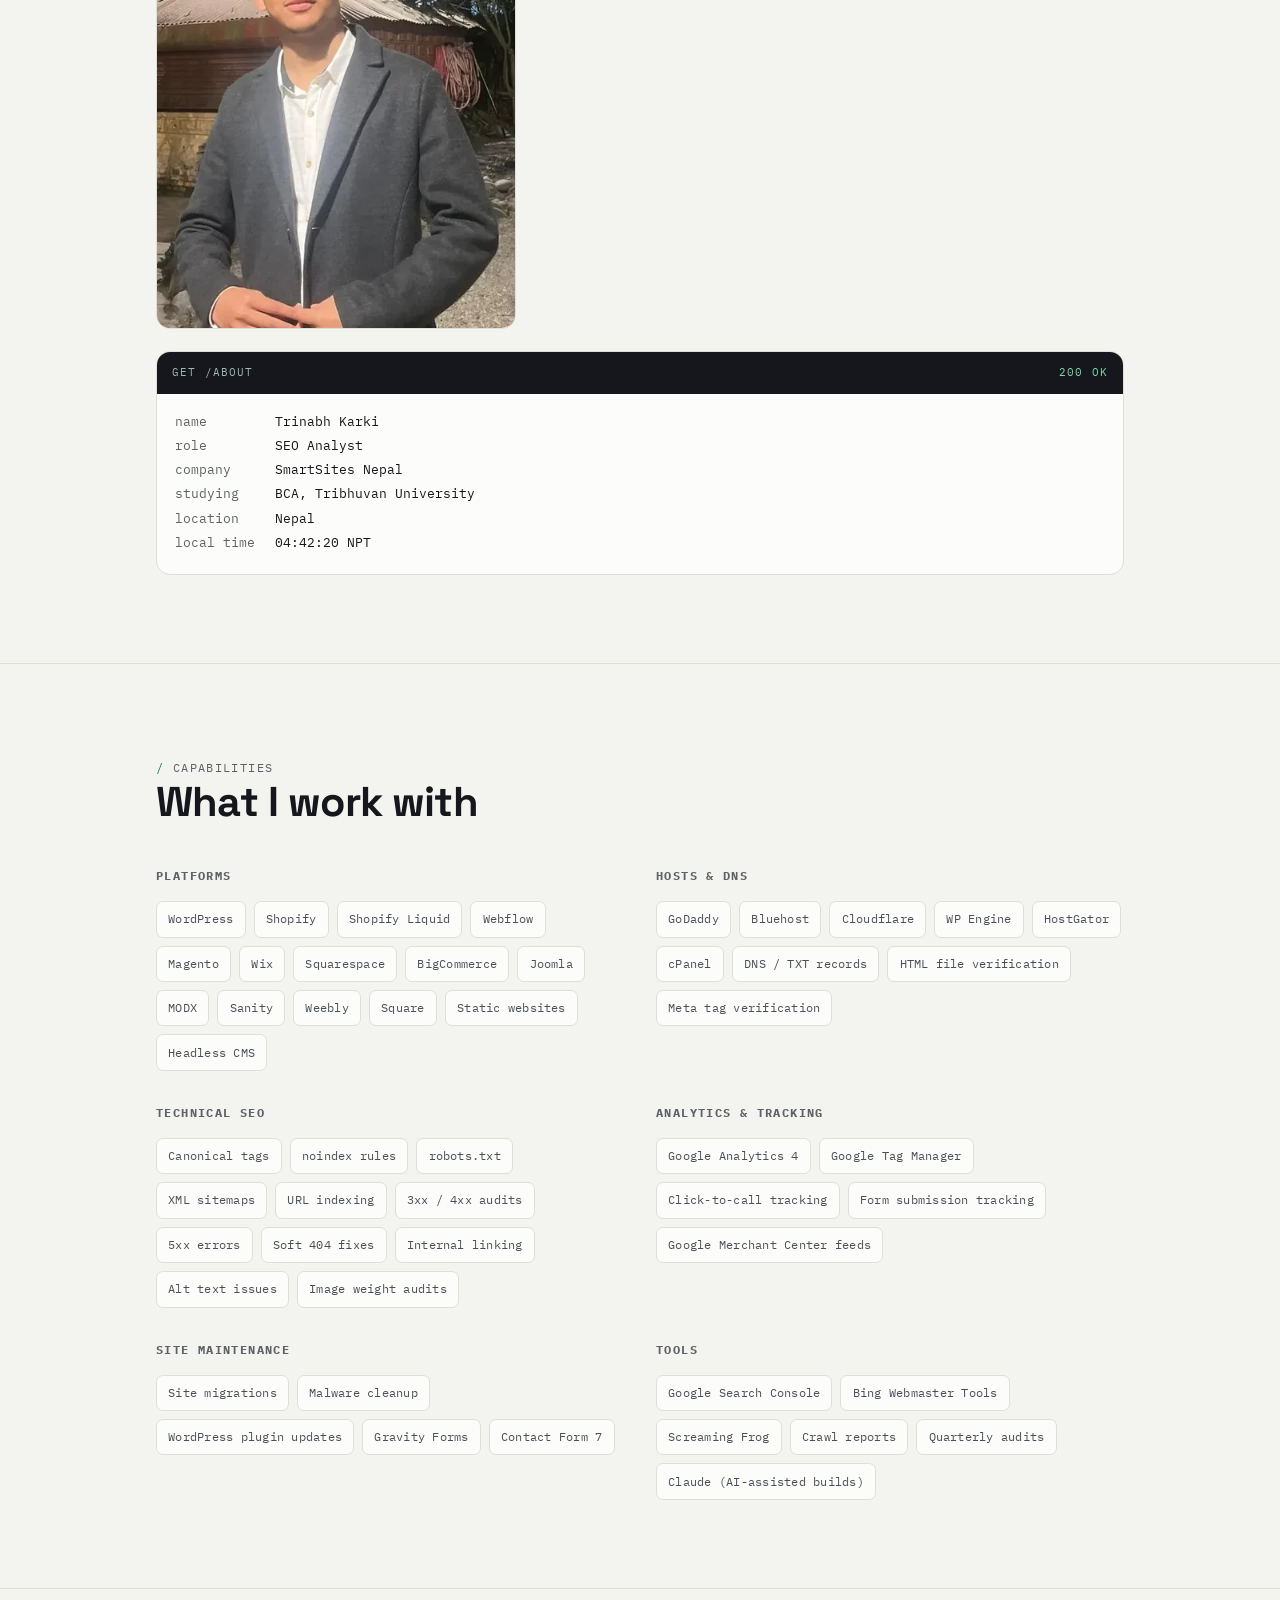
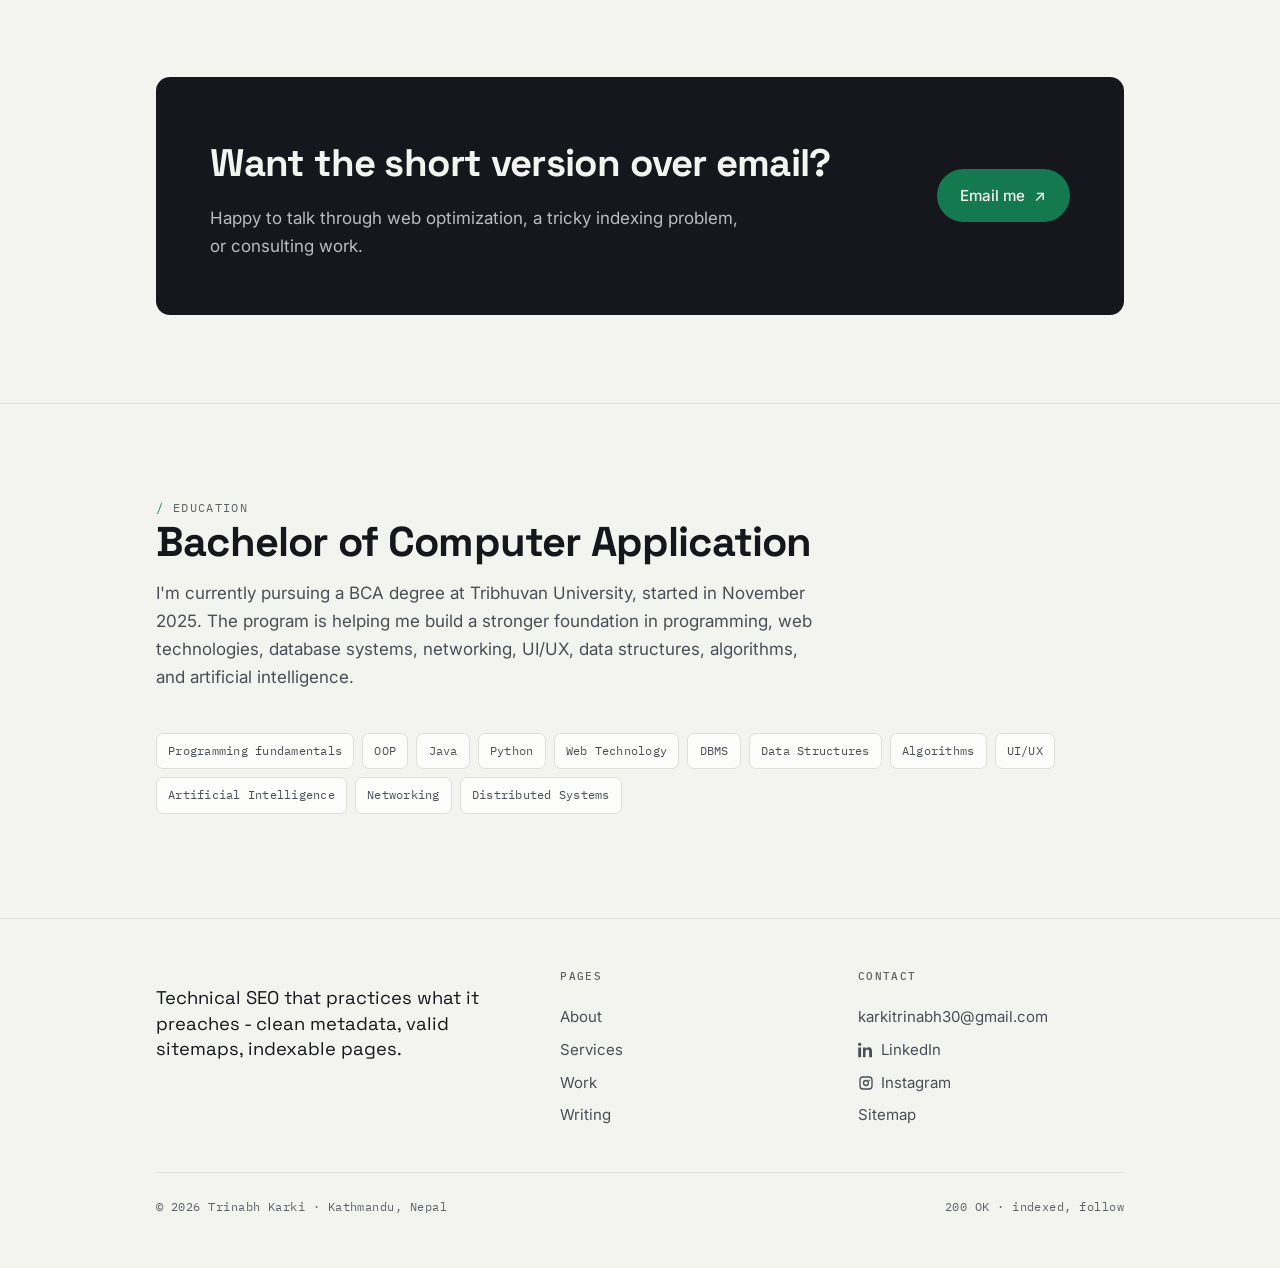
==== commit b177d79c: "Add welcoming full-page intro slide with drag-to-dismiss gesture" ====
--- a/about/index.html
+++ b/about/index.html
@@ -126,7 +126,8 @@
             <div class="meta-row"><span class="k">role</span><span class="v">SEO Analyst</span></div>
             <div class="meta-row"><span class="k">company</span><span class="v">SmartSites Nepal</span></div>
             <div class="meta-row"><span class="k">studying</span><span class="v">BCA, Tribhuvan University</span></div>
-            <div class="meta-row"><span class="k">location</span><span class="v">Nepal 🇳🇵</span></div>
+            <div class="meta-row"><span class="k">location</span><span class="v">Nepal</span></div>
+            <div class="meta-row"><span class="k">local time</span><span class="v" id="local-time">--:--:-- NPT</span></div>
           </div>
         </div>
       </aside>
--- a/css/main.css
+++ b/css/main.css
@@ -43,6 +43,19 @@
   -webkit-font-smoothing: antialiased;
   text-rendering: optimizeLegibility;
   transition: background-color .25s var(--ease), color .25s var(--ease);
+}
+
+/* ---------- paper grain: subtle texture over the --paper base ---------- */
+body::after {
+  content: "";
+  position: fixed; inset: 0;
+  z-index: 2147483647;
+  pointer-events: none;
+  opacity: .045;
+  mix-blend-mode: overlay;
+  background-image: url('data:image/svg+xml;utf8,<svg xmlns="http://www.w3.org/2000/svg"><filter id="n"><feTurbulence type="fractalNoise" baseFrequency="0.85" numOctaves="2" stitchTiles="stitch"/></filter><rect width="100%" height="100%" filter="url(%23n)"/></svg>');
+  background-repeat: repeat;
+  background-size: 180px 180px;
 }
 
 img { max-width: 100%; display: block; }
@@ -221,21 +234,91 @@
 .meta-row .v.live { color: var(--index-dim); display: inline-flex; align-items: center; gap: .5rem; }
 
 /* ============================================================
-   Hero
-   ============================================================ */
-.hero {
-  padding: clamp(3.5rem, 9vw, 6.5rem) 0 clamp(2.5rem, 6vw, 4rem);
+   Welcome (homepage full-page intro)
+   ============================================================ */
+html:has(.welcome) { scroll-snap-type: y proximity; }
+.welcome {
+  position: relative;
+  min-height: 100dvh;
+  display: flex; align-items: center; justify-content: center;
+  text-align: center;
   background-image: radial-gradient(circle, color-mix(in srgb, var(--line) 70%, transparent) 1px, transparent 1.5px);
   background-size: 24px 24px;
-}
-.hero-grid { display: grid; grid-template-columns: 1.35fr .9fr; gap: clamp(2rem, 5vw, 4rem); align-items: center; }
-.hero h1 {
+  scroll-snap-align: start;
+  cursor: grab;
+  touch-action: none;
+  user-select: none;
+  will-change: transform;
+}
+.welcome.dragging { cursor: grabbing; }
+.welcome a, .welcome button { cursor: pointer; }
+.welcome-scroll {
+  position: absolute; left: 50%; bottom: clamp(1.5rem, 4vh, 3rem);
+  transform: translateX(-50%);
+  color: var(--ink-faint);
+  animation: bob 2s var(--ease) infinite;
+}
+.welcome-scroll svg { width: 22px; height: 22px; }
+@keyframes bob { 0%, 100% { transform: translate(-50%, 0); } 50% { transform: translate(-50%, 8px); } }
+@media (prefers-reduced-motion: reduce) { .welcome-scroll { animation: none; } }
+.welcome-inner { display: flex; flex-direction: column; align-items: center; gap: 1.15rem; }
+
+/* staggered entrance: the observer still just toggles .in on the parent;
+   children fade up in sequence instead of all at once */
+.welcome-inner.reveal { opacity: 1; transform: none; }
+.welcome-inner > * {
+  opacity: 0; transform: translateY(14px);
+  transition: opacity .65s var(--ease), transform .65s var(--ease);
+}
+.welcome-inner.in > * { opacity: 1; transform: none; }
+.welcome-inner > *:nth-child(1) { transition-delay: .05s; }
+.welcome-inner > *:nth-child(2) { transition-delay: .2s; }
+.welcome-inner > *:nth-child(3) { transition-delay: .34s; }
+.welcome-inner > *:nth-child(4) { transition-delay: .48s; }
+.welcome-inner > *:nth-child(5) { transition-delay: .62s; }
+.welcome-inner > *:nth-child(6) { transition-delay: .76s; }
+@media (prefers-reduced-motion: reduce) {
+  .welcome-inner > * { transition: none; opacity: 1; transform: none; }
+}
+
+.welcome-photo-wrap {
+  display: inline-flex; padding: 6px;
+  border-radius: 50%; border: 1.5px solid var(--index);
+}
+.welcome-photo {
+  display: block;
+  width: clamp(120px, 20vw, 176px); height: clamp(120px, 20vw, 176px);
+  border-radius: 50%; object-fit: cover; object-position: top center;
+}
+.welcome-greeting {
+  font-family: var(--mono); font-size: .85rem; letter-spacing: .06em;
+  color: var(--ink-faint); margin: 0;
+}
+.welcome-name {
   font-family: var(--display); font-weight: 700;
-  font-size: clamp(2.6rem, 6.4vw, 4.7rem);
-  line-height: 1.02; letter-spacing: -.025em; margin: 0 0 1.3rem;
-}
-.hero h1 em { font-style: normal; color: var(--index-dim); }
-.hero-lede { font-size: clamp(1.05rem, 1.8vw, 1.22rem); color: var(--ink-soft); max-width: 46ch; margin: 0 0 2rem; }
+  font-size: clamp(2.4rem, 7vw, 4.4rem);
+  line-height: 1.04; letter-spacing: -.025em; margin: 0;
+}
+.welcome-role {
+  font-family: var(--mono); font-size: .8rem; letter-spacing: .14em;
+  text-transform: uppercase; color: var(--index-dim); margin: 0;
+  border: 1px solid var(--line); border-radius: 999px;
+  padding: .45rem 1.1rem; background: var(--panel);
+}
+.welcome-social { display: flex; gap: .6rem; }
+.welcome-social a {
+  display: inline-flex; align-items: center; justify-content: center;
+  width: 38px; height: 38px; border-radius: 50%;
+  border: 1px solid var(--line); background: var(--panel); color: var(--ink-soft);
+  transition: transform .2s var(--ease), border-color .2s var(--ease), color .2s var(--ease);
+}
+.welcome-social a:hover { border-color: var(--index); color: var(--index-dim); transform: translateY(-2px); }
+.welcome-social svg { width: 17px; height: 17px; fill: currentColor; }
+.welcome-time {
+  display: inline-flex; align-items: center; gap: .55rem;
+  font-family: var(--mono); font-size: .8rem; color: var(--ink-faint); margin: 0;
+}
+
 .hero-cta-row { display: flex; flex-wrap: wrap; gap: .8rem; align-items: center; }
 
 .btn {
@@ -254,7 +337,6 @@
 
 @media (max-width: 820px) {
   .hero-grid { grid-template-columns: 1fr; }
-  .hero-aside { max-width: 440px; }
 }
 
 /* ============================================================
@@ -269,7 +351,7 @@
 }
 .section-head p { color: var(--ink-soft); margin: 0; }
 
-.proof-strip { padding: clamp(1.8rem, 4vw, 2.8rem) 0; }
+.proof-strip { padding: clamp(1.8rem, 4vw, 2.8rem) 0; scroll-snap-align: start; }
 .proof-grid {
   display: grid;
   grid-template-columns: repeat(3, minmax(0, 1fr));
@@ -406,6 +488,9 @@
 }
 .faq-item[open] summary::after { transform: rotate(45deg); }
 .faq-item p { margin: 0 0 1.1rem; color: var(--ink-soft); font-size: .96rem; }
+
+.sketch-diagram { display: block; width: 100%; max-width: 480px; height: auto; margin: 1.8rem auto 2.2rem; color: var(--ink-soft); }
+.sketch-diagram text { font-family: var(--mono); text-transform: uppercase; letter-spacing: .1em; }
 
 /* ============================================================
    Footer
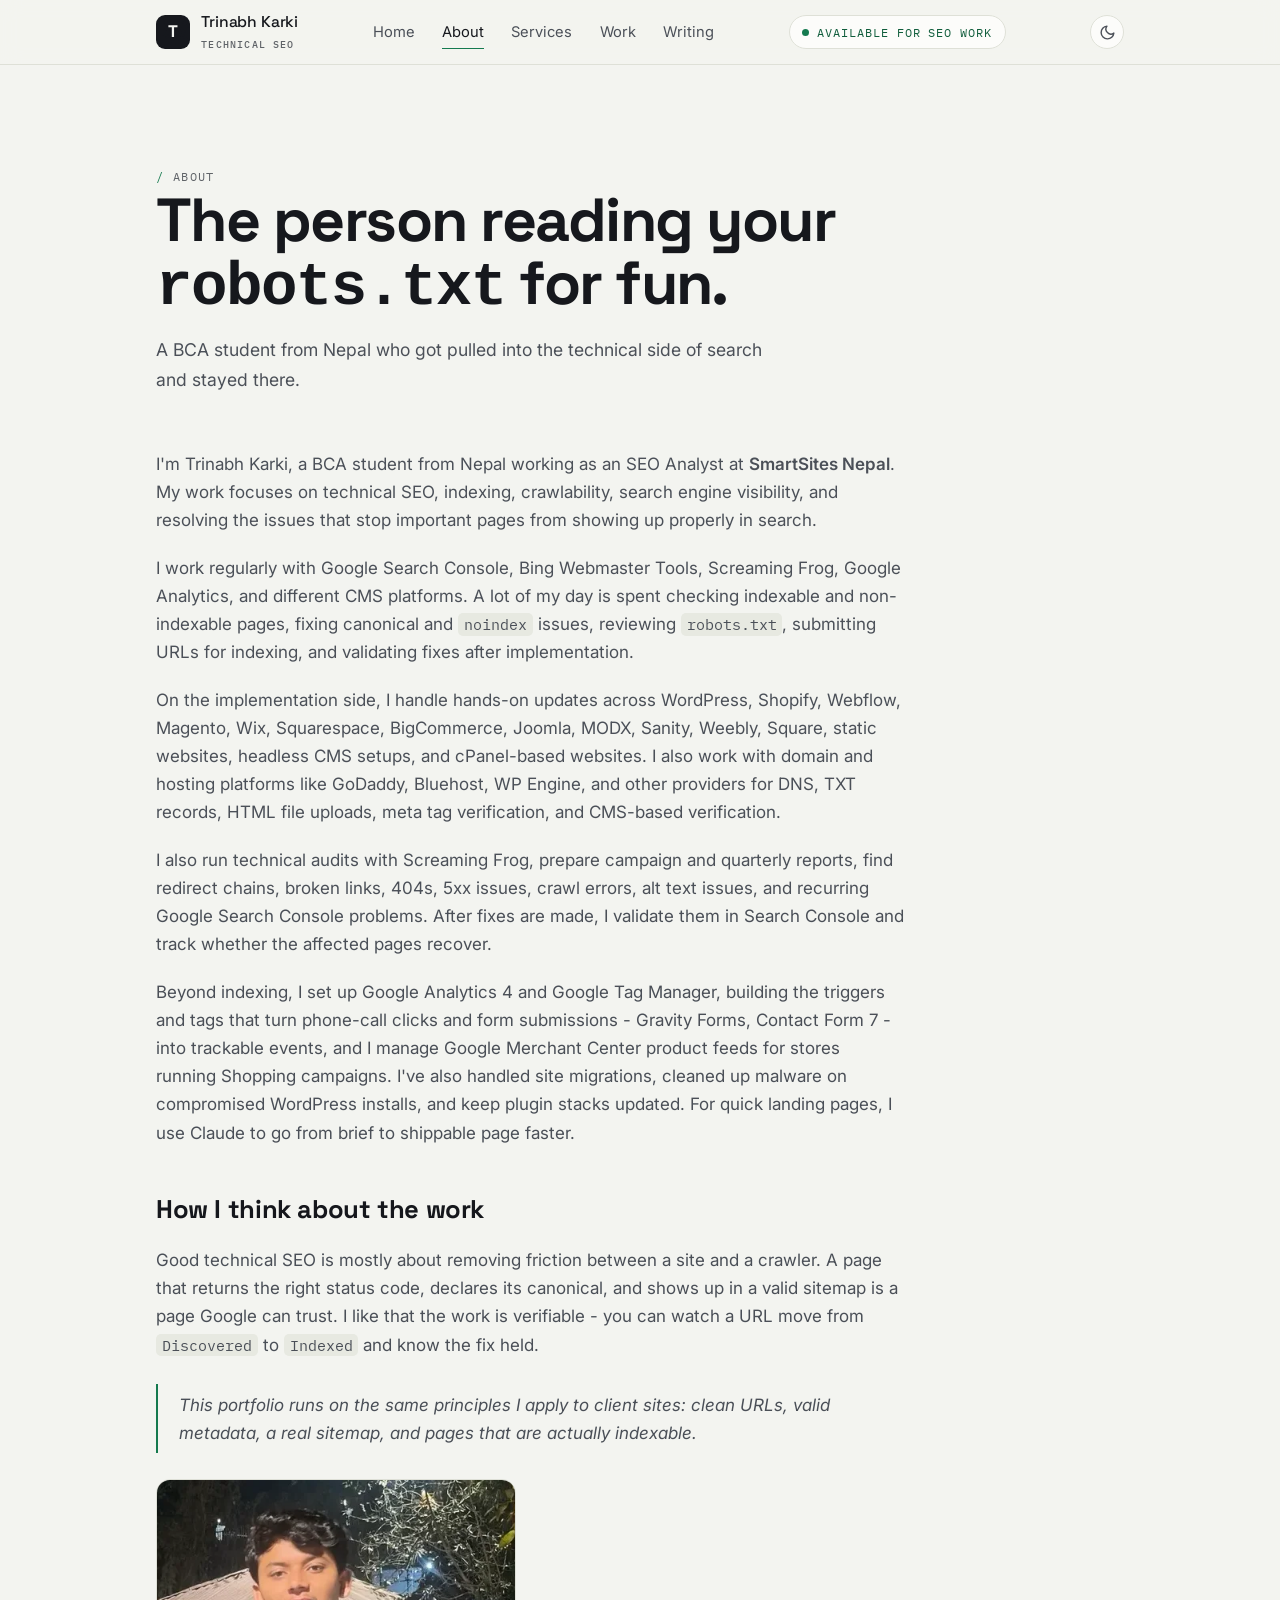
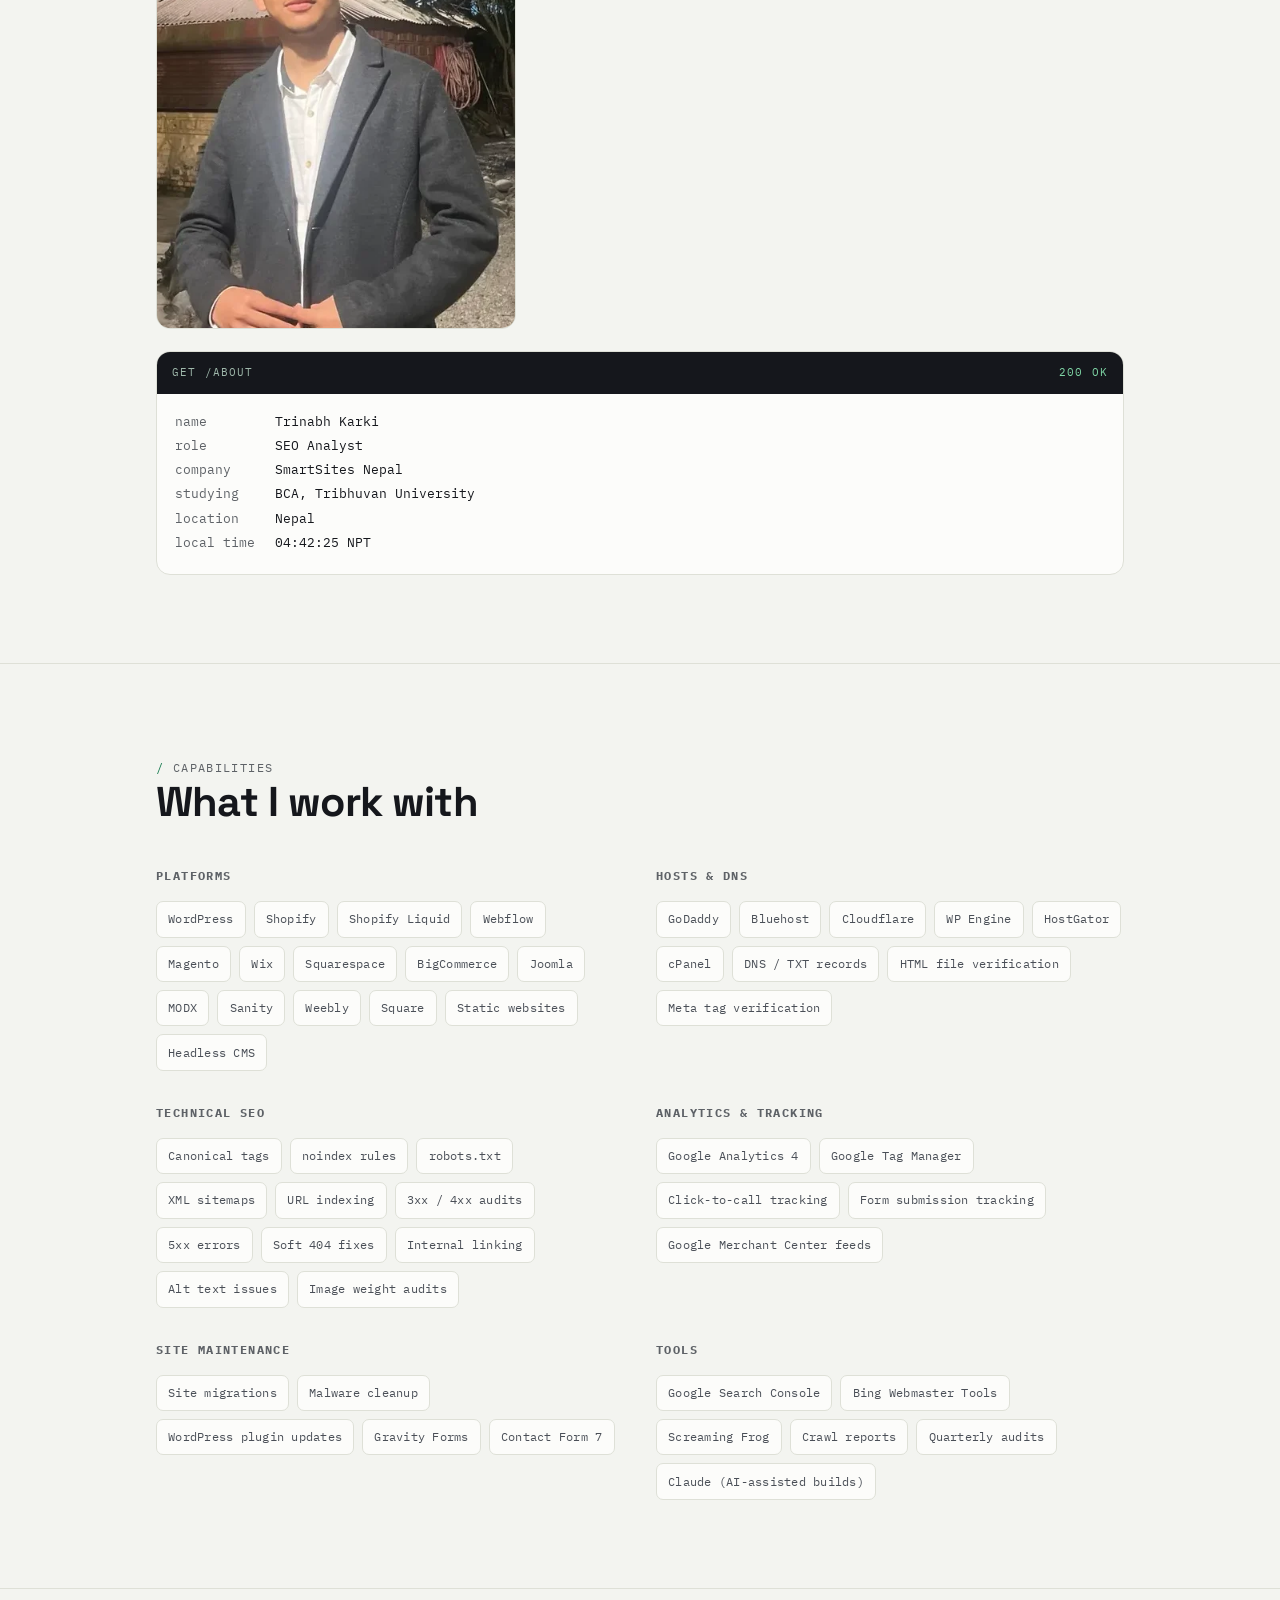
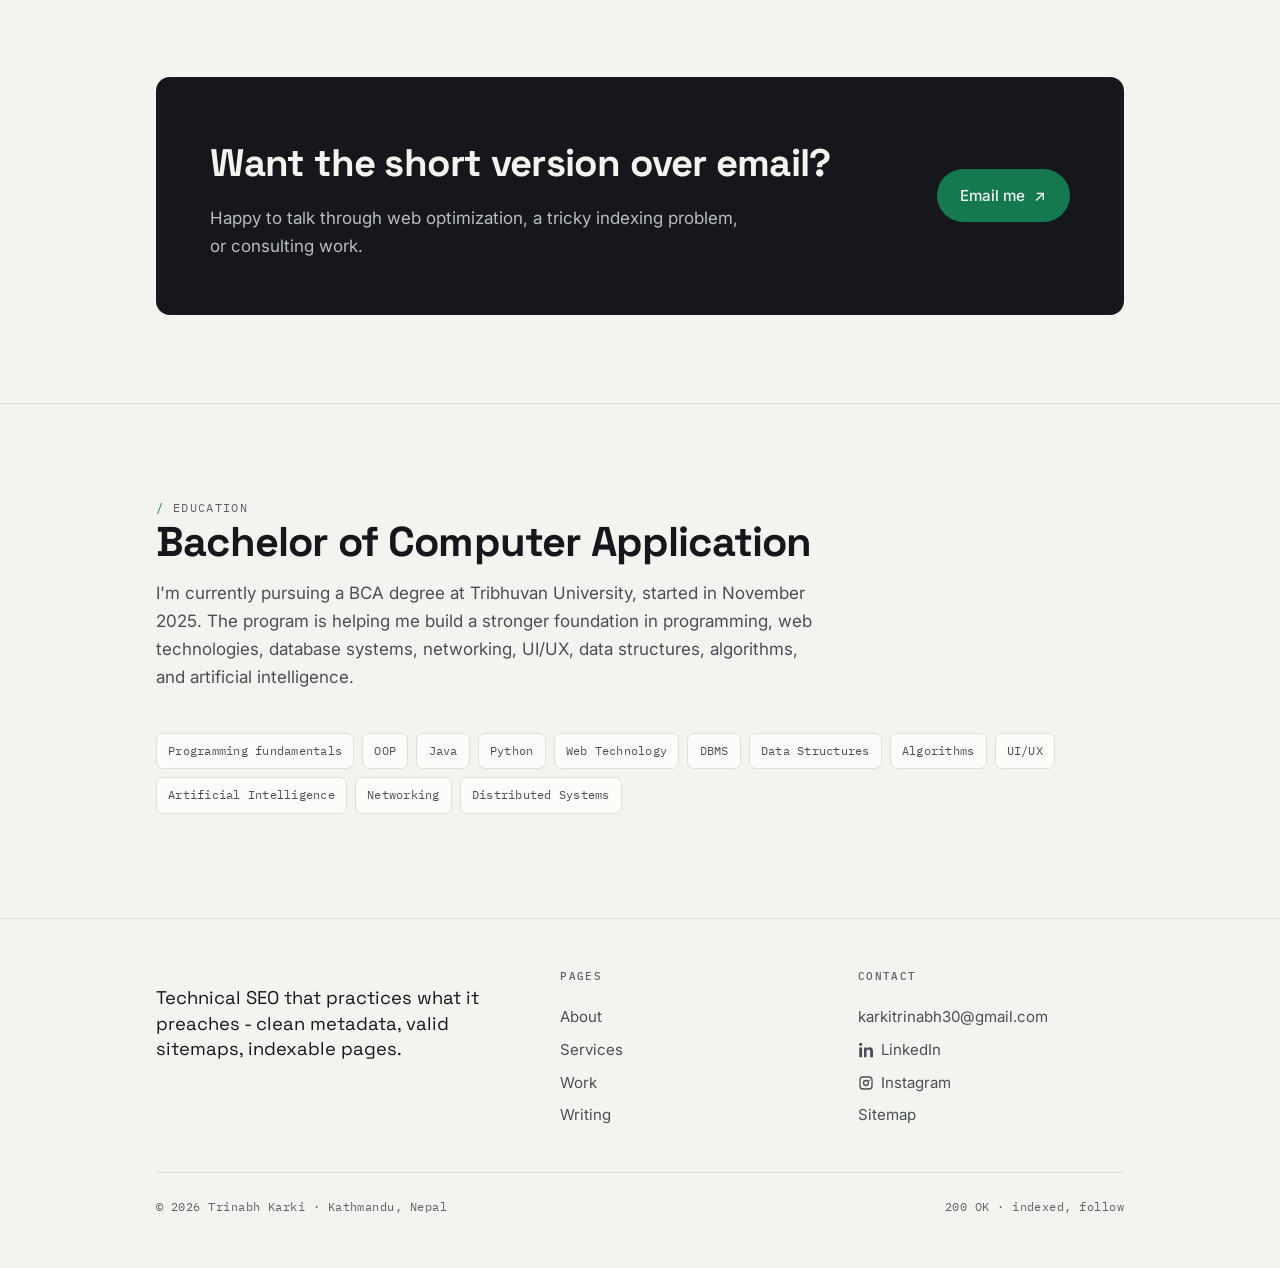
==== commit 3c8c1393: "Fix LinkedIn icon optical centering, adjust headshot crop" ====
--- a/about/index.html
+++ b/about/index.html
@@ -230,7 +230,7 @@
     <div class="foot-grid">
       <div><p class="foot-lead">Technical SEO that practices what it preaches - clean metadata, valid sitemaps, indexable pages.</p></div>
       <div><h3>Pages</h3><a href="/about/">About</a><a href="/services/">Services</a><a href="/projects/">Work</a><a href="/blog/">Writing</a></div>
-      <div><h3>Contact</h3><a href="mailto:karkitrinabh30@gmail.com">karkitrinabh30@gmail.com</a><a class="social-link" href="https://www.linkedin.com/in/trinabhkarki/" target="_blank" rel="noopener noreferrer" aria-label="LinkedIn profile"><svg viewBox="0 0 24 24" aria-hidden="true"><path d="M4.98 3.5C4.98 4.88 3.86 6 2.5 6S0 4.88 0 3.5 1.12 1 2.5 1s2.48 1.12 2.48 2.5ZM.35 8.1h4.3V23H.35V8.1Zm7.15 0h4.12v2.03h.06c.57-1.08 1.98-2.22 4.07-2.22C20.1 7.91 21 10.77 21 14.49V23h-4.3v-7.54c0-1.8-.03-4.12-2.51-4.12-2.51 0-2.9 1.96-2.9 3.99V23H7.5V8.1Z"/></svg><span>LinkedIn</span></a><a class="social-link" href="https://www.instagram.com/trinabhkarki_/" target="_blank" rel="noopener noreferrer" aria-label="Instagram profile"><svg viewBox="0 0 24 24" aria-hidden="true"><path d="M7.5 2h9A5.5 5.5 0 0 1 22 7.5v9A5.5 5.5 0 0 1 16.5 22h-9A5.5 5.5 0 0 1 2 16.5v-9A5.5 5.5 0 0 1 7.5 2Zm0 2A3.5 3.5 0 0 0 4 7.5v9A3.5 3.5 0 0 0 7.5 20h9a3.5 3.5 0 0 0 3.5-3.5v-9A3.5 3.5 0 0 0 16.5 4h-9Zm4.5 3.3A4.7 4.7 0 1 1 12 16.7a4.7 4.7 0 0 1 0-9.4Zm0 2A2.7 2.7 0 1 0 12 14.7a2.7 2.7 0 0 0 0-5.4Zm5.1-2.65a1.1 1.1 0 1 1-1.1 1.1 1.1 1.1 0 0 1 1.1-1.1Z"/></svg><span>Instagram</span></a><a href="/sitemap.xml">Sitemap</a></div>
+      <div><h3>Contact</h3><a href="mailto:karkitrinabh30@gmail.com">karkitrinabh30@gmail.com</a><a class="social-link" href="https://www.linkedin.com/in/trinabhkarki/" target="_blank" rel="noopener noreferrer" aria-label="LinkedIn profile"><svg viewBox="-1.5 0 24 24" aria-hidden="true"><path d="M4.98 3.5C4.98 4.88 3.86 6 2.5 6S0 4.88 0 3.5 1.12 1 2.5 1s2.48 1.12 2.48 2.5ZM.35 8.1h4.3V23H.35V8.1Zm7.15 0h4.12v2.03h.06c.57-1.08 1.98-2.22 4.07-2.22C20.1 7.91 21 10.77 21 14.49V23h-4.3v-7.54c0-1.8-.03-4.12-2.51-4.12-2.51 0-2.9 1.96-2.9 3.99V23H7.5V8.1Z"/></svg><span>LinkedIn</span></a><a class="social-link" href="https://www.instagram.com/trinabhkarki_/" target="_blank" rel="noopener noreferrer" aria-label="Instagram profile"><svg viewBox="0 0 24 24" aria-hidden="true"><path d="M7.5 2h9A5.5 5.5 0 0 1 22 7.5v9A5.5 5.5 0 0 1 16.5 22h-9A5.5 5.5 0 0 1 2 16.5v-9A5.5 5.5 0 0 1 7.5 2Zm0 2A3.5 3.5 0 0 0 4 7.5v9A3.5 3.5 0 0 0 7.5 20h9a3.5 3.5 0 0 0 3.5-3.5v-9A3.5 3.5 0 0 0 16.5 4h-9Zm4.5 3.3A4.7 4.7 0 1 1 12 16.7a4.7 4.7 0 0 1 0-9.4Zm0 2A2.7 2.7 0 1 0 12 14.7a2.7 2.7 0 0 0 0-5.4Zm5.1-2.65a1.1 1.1 0 1 1-1.1 1.1 1.1 1.1 0 0 1 1.1-1.1Z"/></svg><span>Instagram</span></a><a href="/sitemap.xml">Sitemap</a></div>
     </div>
     <div class="foot-base"><span>© 2026 Trinabh Karki · Kathmandu, Nepal</span><span>200 OK · indexed, follow</span></div>
   </div>
--- a/css/main.css
+++ b/css/main.css
@@ -288,7 +288,7 @@
 .welcome-photo {
   display: block;
   width: clamp(120px, 20vw, 176px); height: clamp(120px, 20vw, 176px);
-  border-radius: 50%; object-fit: cover; object-position: top center;
+  border-radius: 50%; object-fit: cover; object-position: center 3%;
 }
 .welcome-greeting {
   font-family: var(--mono); font-size: .85rem; letter-spacing: .06em;
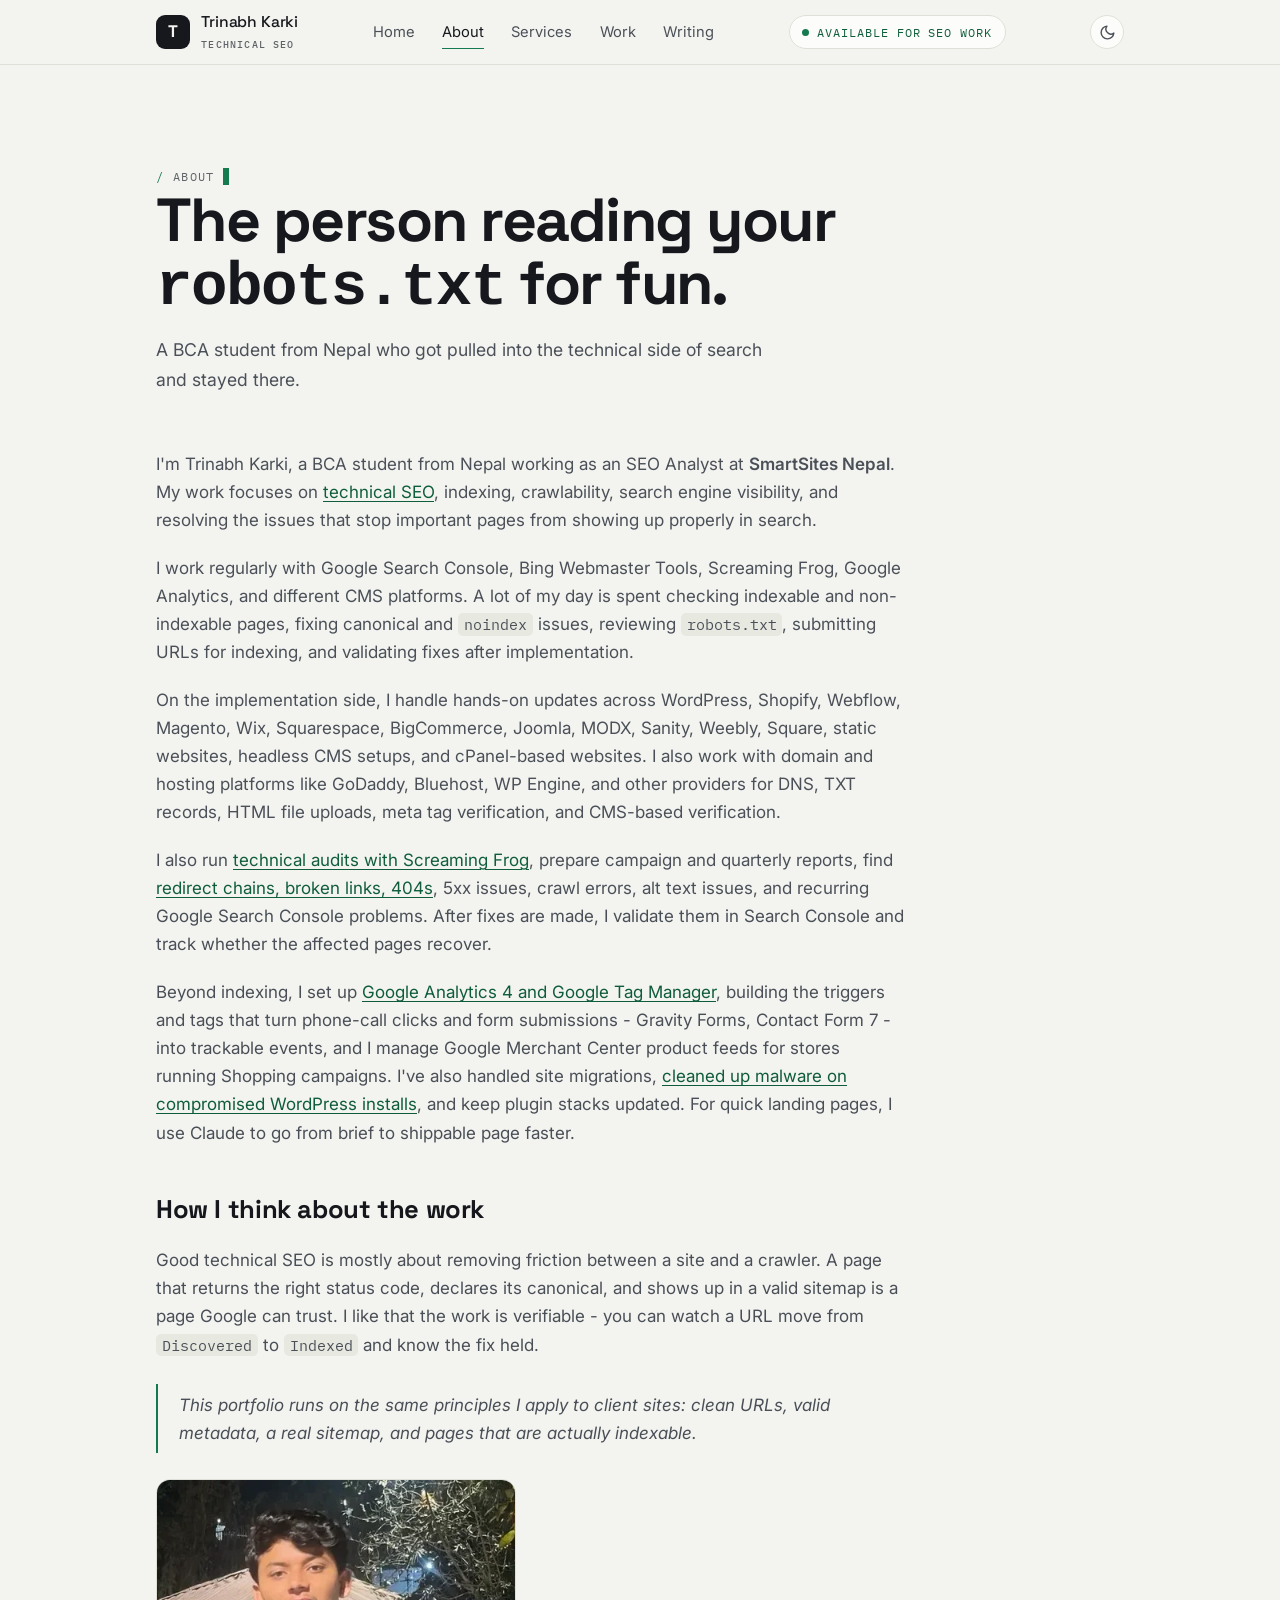
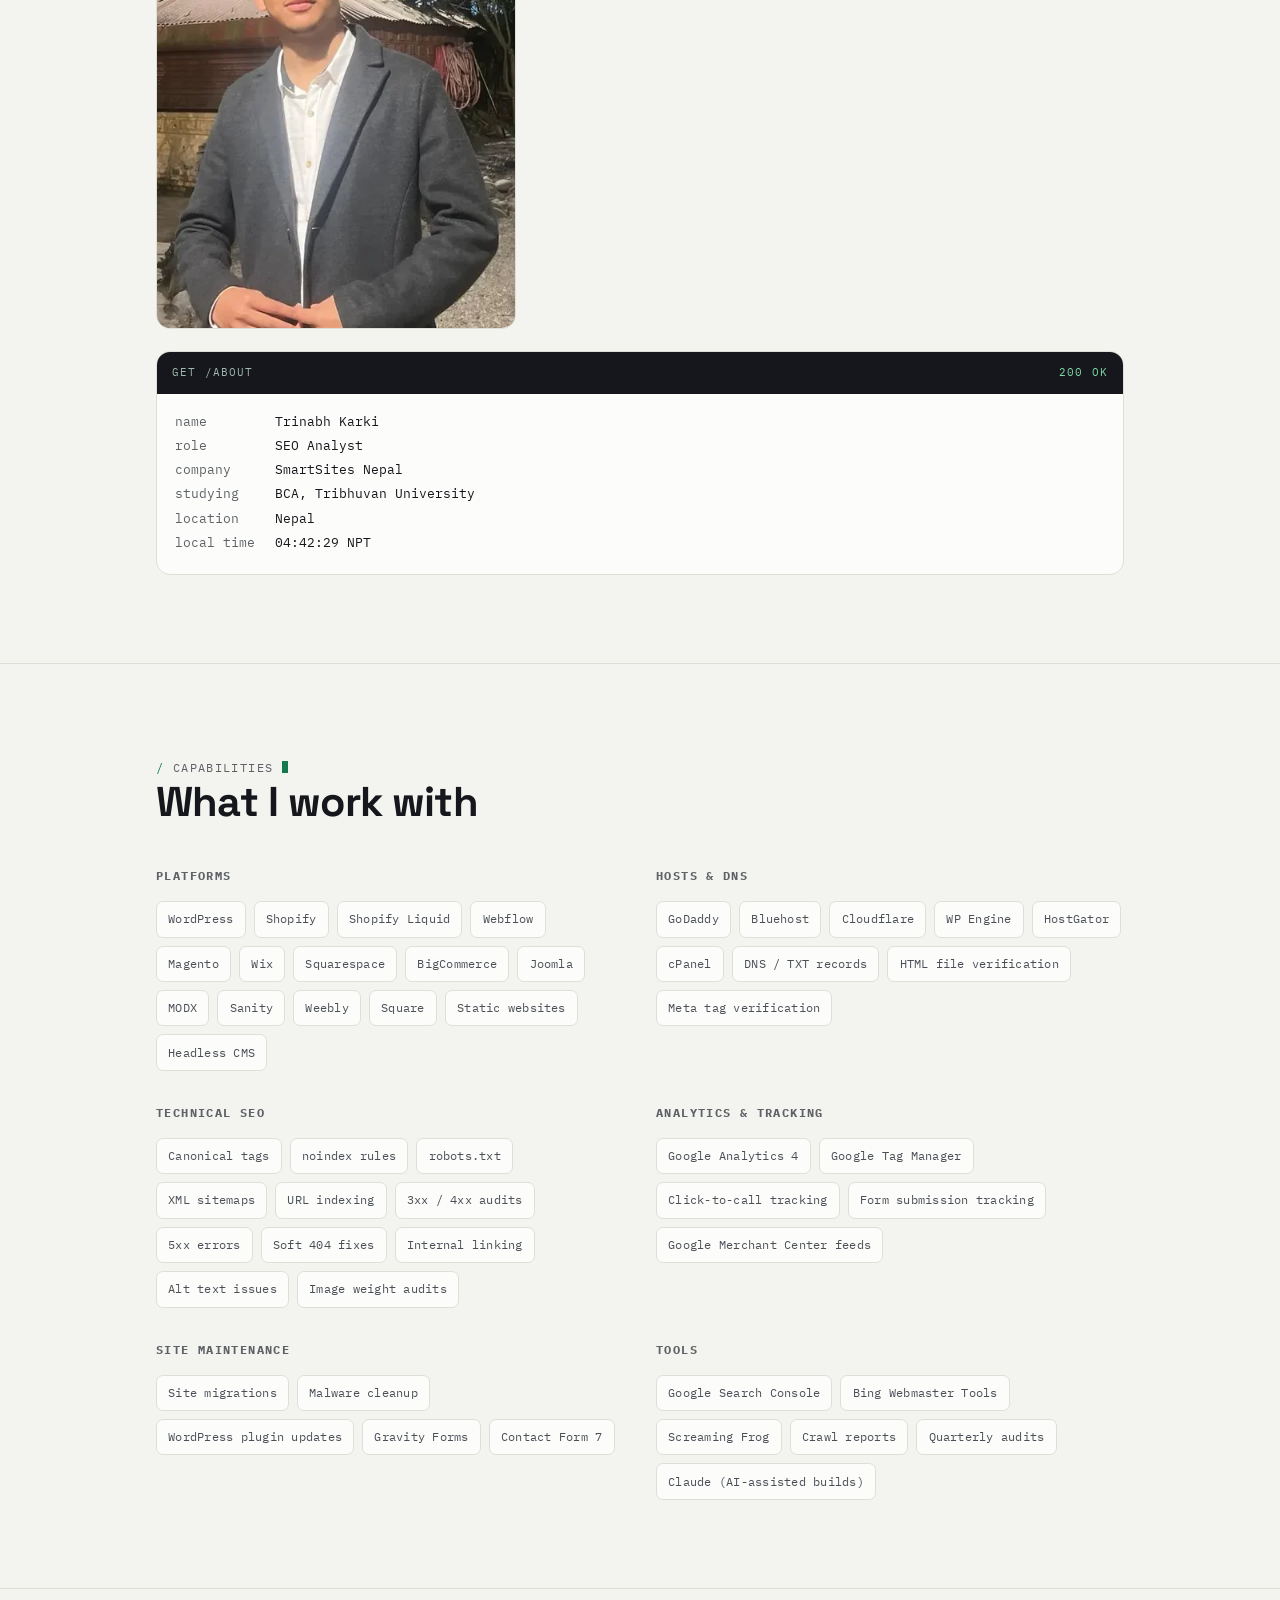
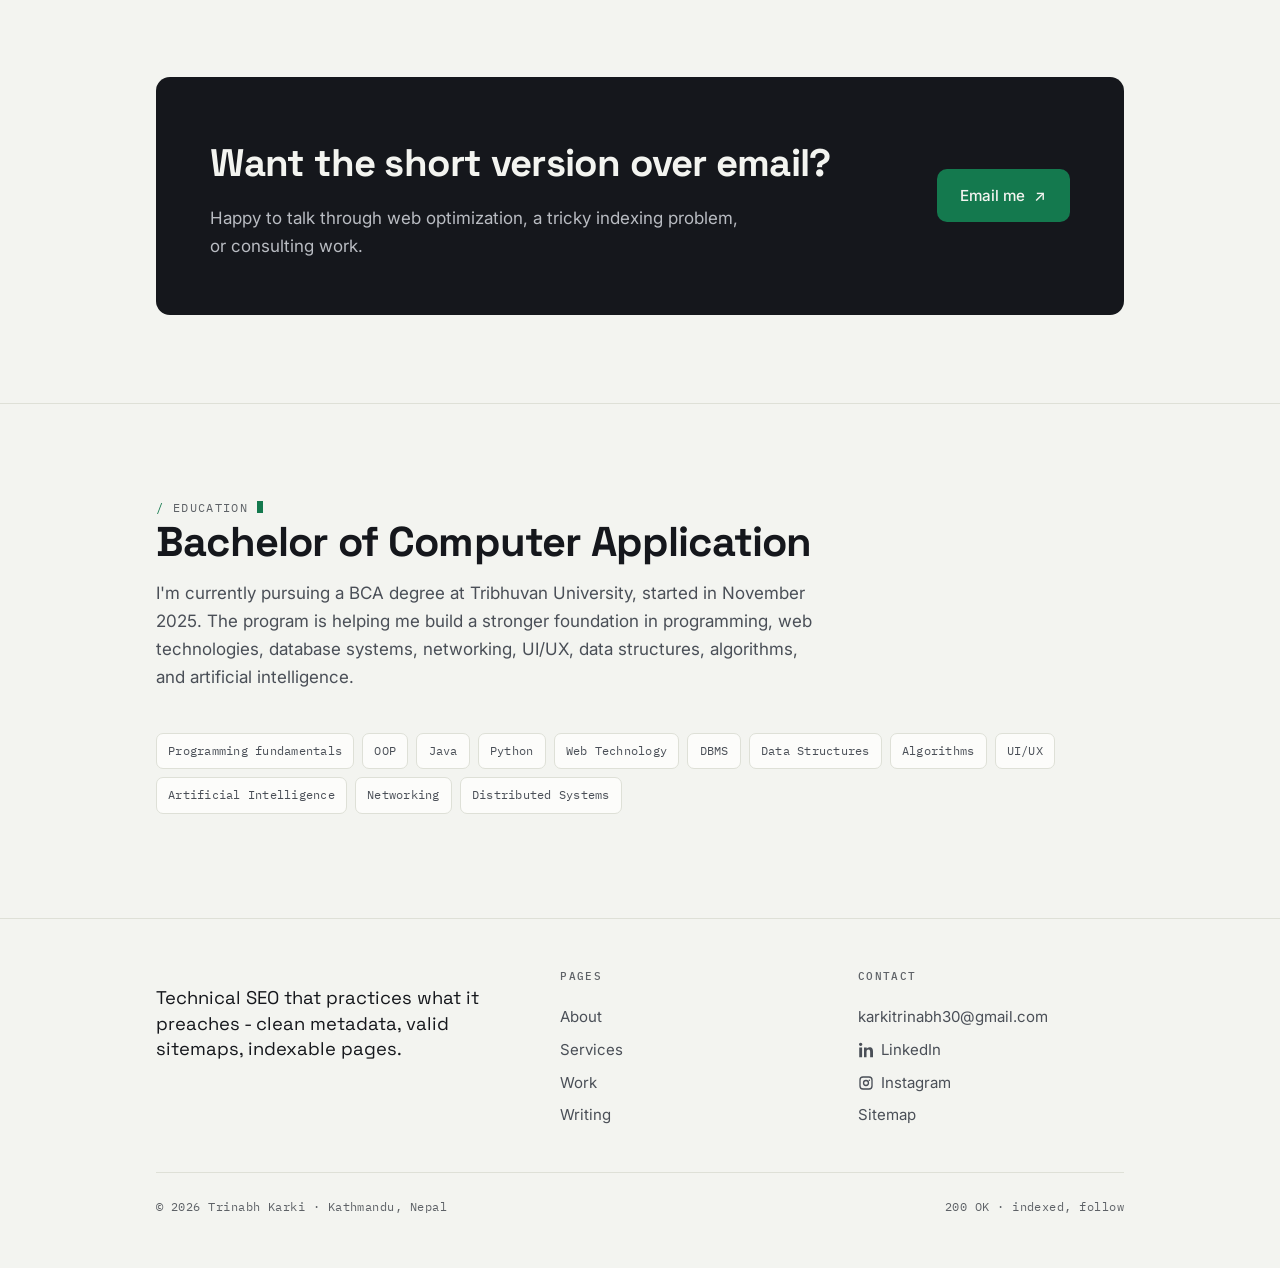
==== commit 0457c21b: "Add cross-page internal linking with visible link styling" ====
--- a/about/index.html
+++ b/about/index.html
@@ -107,11 +107,11 @@
   <section class="section" style="border-top:none; padding-top:1rem">
     <div class="wrap hero-grid" style="align-items:start">
       <div class="prose reveal">
-        <p>I'm Trinabh Karki, a BCA student from Nepal working as an SEO Analyst at <strong>SmartSites Nepal</strong>. My work focuses on technical SEO, indexing, crawlability, search engine visibility, and resolving the issues that stop important pages from showing up properly in search.</p>
+        <p>I'm Trinabh Karki, a BCA student from Nepal working as an SEO Analyst at <strong>SmartSites Nepal</strong>. My work focuses on <a href="/services/">technical SEO</a>, indexing, crawlability, search engine visibility, and resolving the issues that stop important pages from showing up properly in search.</p>
         <p>I work regularly with Google Search Console, Bing Webmaster Tools, Screaming Frog, Google Analytics, and different CMS platforms. A lot of my day is spent checking indexable and non-indexable pages, fixing canonical and <code>noindex</code> issues, reviewing <code>robots.txt</code>, submitting URLs for indexing, and validating fixes after implementation.</p>
         <p>On the implementation side, I handle hands-on updates across WordPress, Shopify, Webflow, Magento, Wix, Squarespace, BigCommerce, Joomla, MODX, Sanity, Weebly, Square, static websites, headless CMS setups, and cPanel-based websites. I also work with domain and hosting platforms like GoDaddy, Bluehost, WP Engine, and other providers for DNS, TXT records, HTML file uploads, meta tag verification, and CMS-based verification.</p>
-        <p>I also run technical audits with Screaming Frog, prepare campaign and quarterly reports, find redirect chains, broken links, 404s, 5xx issues, crawl errors, alt text issues, and recurring Google Search Console problems. After fixes are made, I validate them in Search Console and track whether the affected pages recover.</p>
-        <p>Beyond indexing, I set up Google Analytics 4 and Google Tag Manager, building the triggers and tags that turn phone-call clicks and form submissions - Gravity Forms, Contact Form 7 - into trackable events, and I manage Google Merchant Center product feeds for stores running Shopping campaigns. I've also handled site migrations, cleaned up malware on compromised WordPress installs, and keep plugin stacks updated. For quick landing pages, I use Claude to go from brief to shippable page faster.</p>
+        <p>I also run <a href="/blog/technical-seo-audit-checklist/">technical audits with Screaming Frog</a>, prepare campaign and quarterly reports, find <a href="/projects/#redirect-chain">redirect chains, broken links, 404s</a>, 5xx issues, crawl errors, alt text issues, and recurring Google Search Console problems. After fixes are made, I validate them in Search Console and track whether the affected pages recover.</p>
+        <p>Beyond indexing, I set up <a href="/projects/#ga4-lead-tracking">Google Analytics 4 and Google Tag Manager</a>, building the triggers and tags that turn phone-call clicks and form submissions - Gravity Forms, Contact Form 7 - into trackable events, and I manage Google Merchant Center product feeds for stores running Shopping campaigns. I've also handled site migrations, <a href="/projects/#wordpress-malware">cleaned up malware on compromised WordPress installs</a>, and keep plugin stacks updated. For quick landing pages, I use Claude to go from brief to shippable page faster.</p>
         <h2>How I think about the work</h2>
         <p>Good technical SEO is mostly about removing friction between a site and a crawler. A page that returns the right status code, declares its canonical, and shows up in a valid sitemap is a page Google can trust. I like that the work is verifiable - you can watch a URL move from <code>Discovered</code> to <code>Indexed</code> and know the fix held.</p>
         <blockquote>This portfolio runs on the same principles I apply to client sites: clean URLs, valid metadata, a real sitemap, and pages that are actually indexable.</blockquote>
--- a/css/main.css
+++ b/css/main.css
@@ -94,6 +94,15 @@
   margin: 0 0 1.4rem;
 }
 .eyebrow b { color: var(--index-dim); font-weight: 500; }
+.eyebrow::after {
+  content: "";
+  display: inline-block;
+  width: 6px; height: 1em;
+  background: var(--index);
+  animation: caret 1.1s step-end infinite;
+}
+@keyframes caret { 50% { opacity: 0; } }
+@media (prefers-reduced-motion: reduce) { .eyebrow::after { animation: none; } }
 
 /* live status dot */
 .dot {
@@ -111,6 +120,18 @@
 }
 @media (prefers-reduced-motion: reduce) { .dot { animation: none; } }
 
+/* ---------- crawl progress: scroll position read as crawl depth ---------- */
+.crawl-progress {
+  position: fixed; top: 0; left: 0; width: 100%; height: 2px;
+  z-index: 60; pointer-events: none;
+}
+.crawl-progress-bar {
+  height: 100%; width: 0%;
+  background: var(--index);
+  transition: width .12s linear;
+}
+@media (prefers-reduced-motion: reduce) { .crawl-progress { display: none; } }
+
 /* ============================================================
    Header
    ============================================================ */
@@ -154,7 +175,7 @@
   display: inline-flex; align-items: center; gap: .5rem;
   font-family: var(--mono); font-size: .72rem; letter-spacing: .08em;
   text-transform: uppercase; color: var(--index-dim);
-  border: 1px solid var(--line); border-radius: 999px;
+  border: 1px solid var(--line); border-radius: 999px; /* unslop-ignore: status badge, not a button */
   padding: .42rem .8rem; background: var(--panel);
   transition: border-color .2s var(--ease), transform .2s var(--ease);
 }
@@ -227,6 +248,7 @@
 }
 .meta-bar .req { color: #9fb8ab; }
 .meta-bar .ok  { margin-left: auto; color: #7fd6a6; }
+.meta-bar .err { margin-left: auto; color: #e8875a; }
 .meta-body { padding: 1rem 1.1rem 1.15rem; }
 .meta-row { display: flex; gap: .8rem; color: var(--ink-soft); }
 .meta-row .k { color: var(--ink-faint); min-width: 88px; }
@@ -302,7 +324,7 @@
 .welcome-role {
   font-family: var(--mono); font-size: .8rem; letter-spacing: .14em;
   text-transform: uppercase; color: var(--index-dim); margin: 0;
-  border: 1px solid var(--line); border-radius: 999px;
+  border: 1px solid var(--line); border-radius: 999px; /* unslop-ignore: status badge, not a button */
   padding: .45rem 1.1rem; background: var(--panel);
 }
 .welcome-social { display: flex; gap: .6rem; }
@@ -324,7 +346,7 @@
 .btn {
   display: inline-flex; align-items: center; gap: .55rem;
   font-family: var(--body); font-weight: 500; font-size: .95rem;
-  padding: .8rem 1.4rem; border-radius: 999px;
+  padding: .8rem 1.4rem; border-radius: 10px;
   border: 1px solid transparent; cursor: pointer;
   transition: transform .2s var(--ease), background .2s var(--ease), border-color .2s var(--ease);
 }
@@ -469,6 +491,20 @@
   padding: 1.2rem 1.3rem; margin: 1.8rem 0; font-size: .96rem;
 }
 .callout .token { display: block; margin-bottom: .5rem; }
+
+/* ---------- inline content links: underlined so they read as clickable ---------- */
+.prose a, .callout a, .faq-list a, .card p a, .card h3 a, .row p a {
+  color: var(--index-dim);
+  text-decoration: underline;
+  text-decoration-color: var(--index-dim);
+  text-decoration-thickness: 1px;
+  text-underline-offset: 3px;
+  transition: color .15s var(--ease), text-decoration-color .15s var(--ease);
+}
+.prose a:hover, .callout a:hover, .faq-list a:hover, .card p a:hover, .card h3 a:hover, .row p a:hover {
+  color: var(--index);
+  text-decoration-color: var(--index);
+}
 
 .faq-list { margin: 1.4rem 0 2rem; }
 .faq-item {
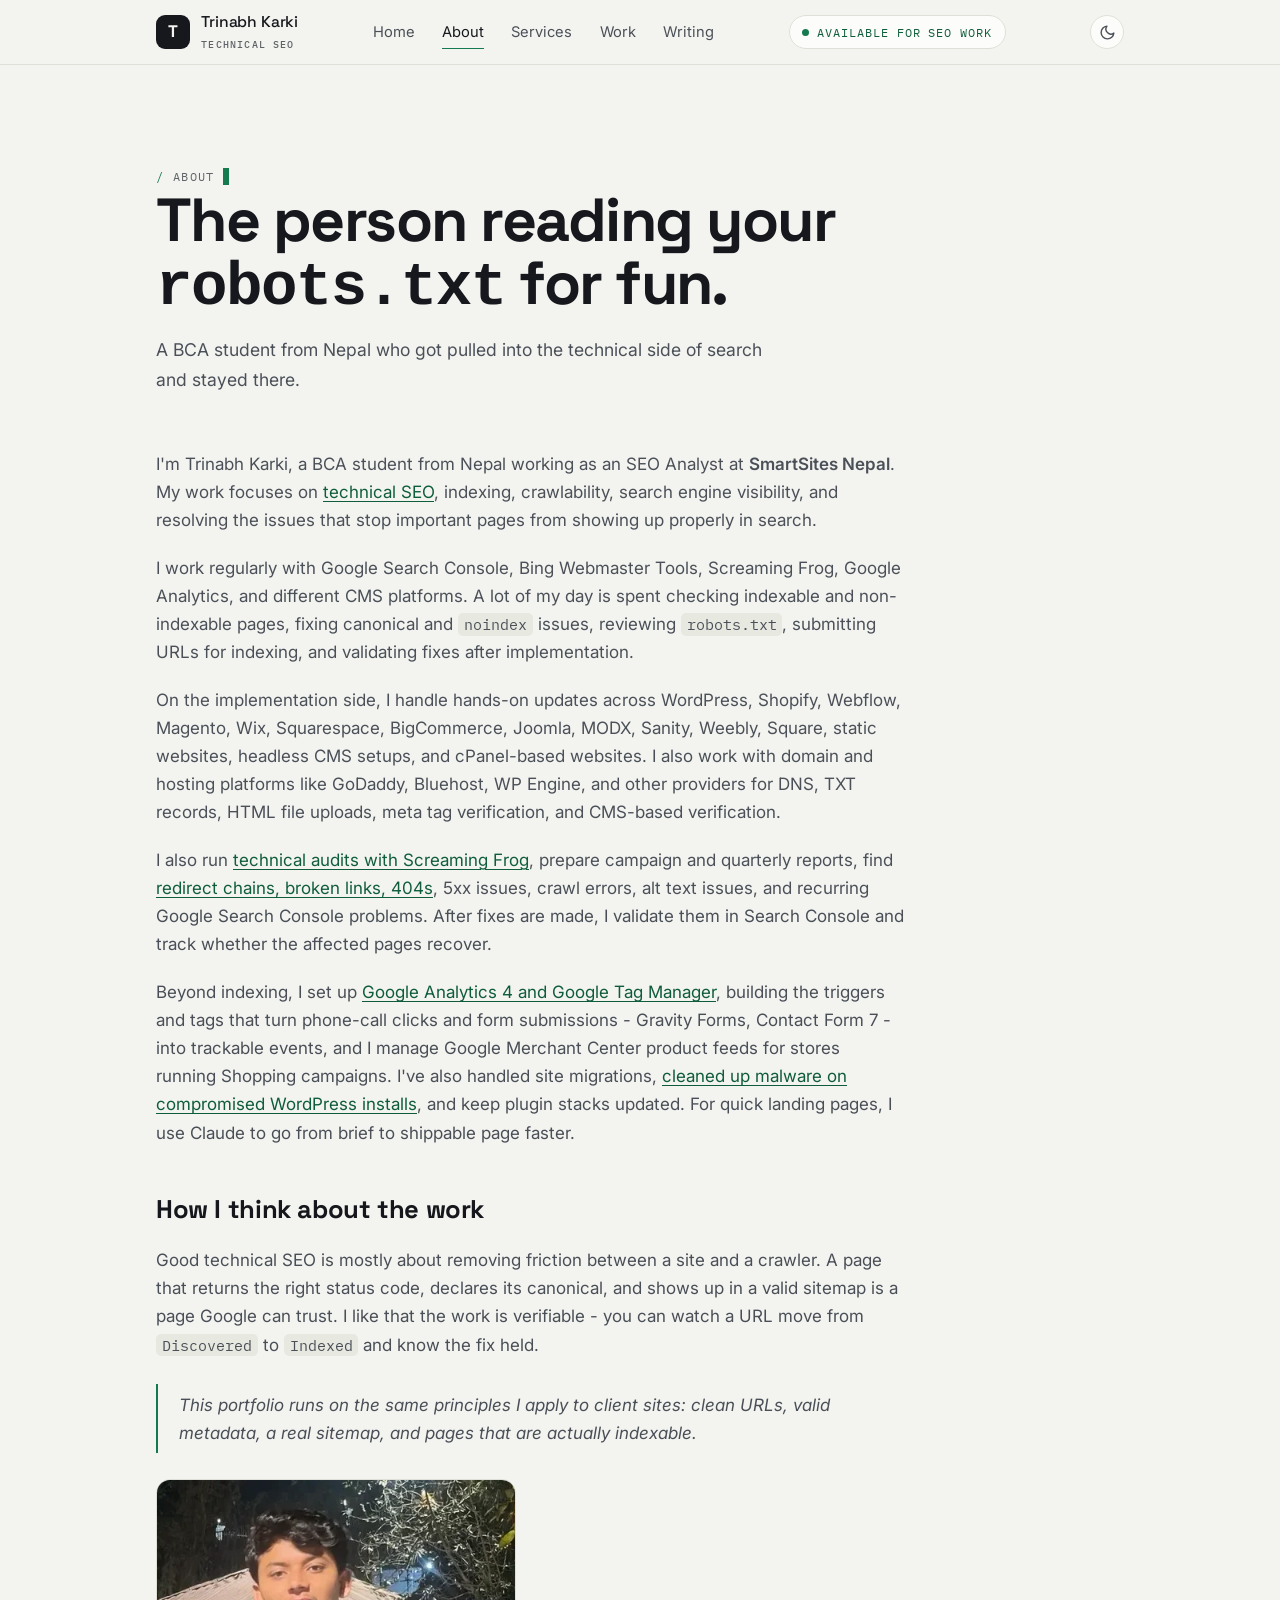
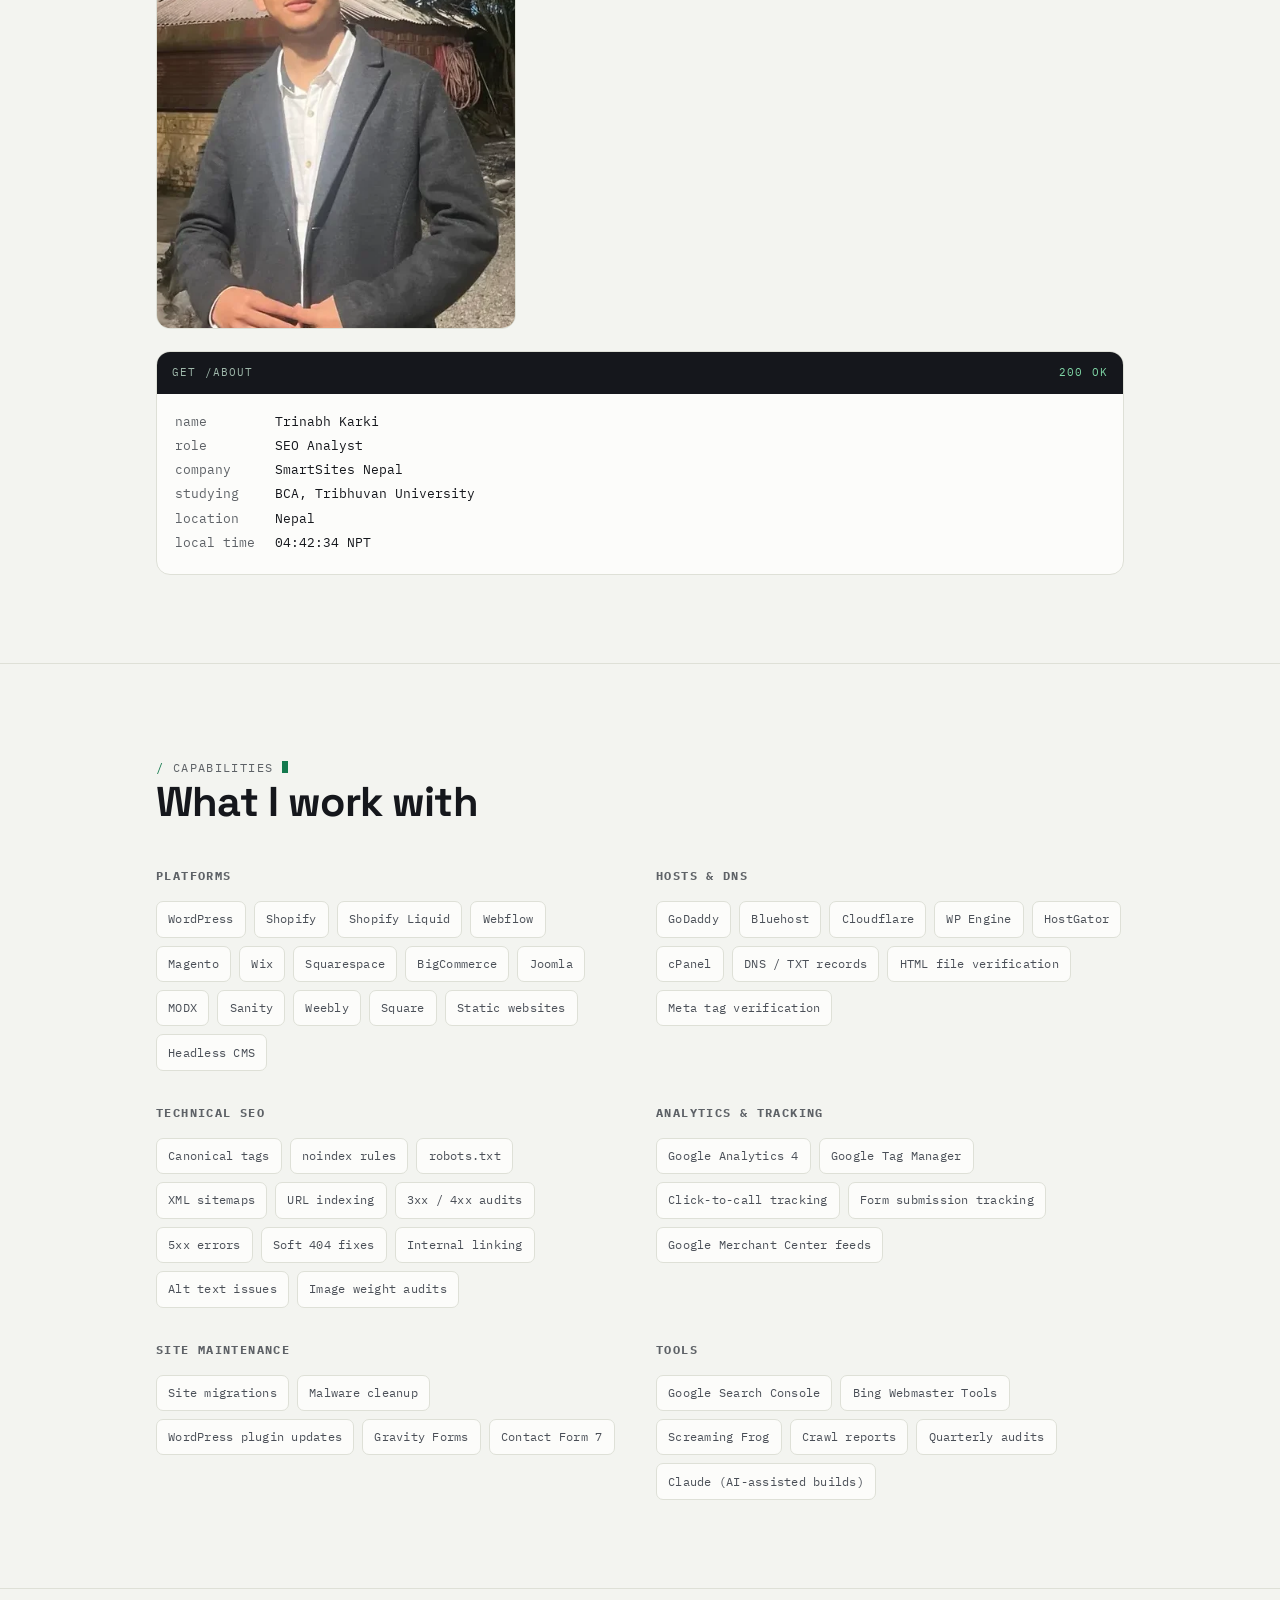
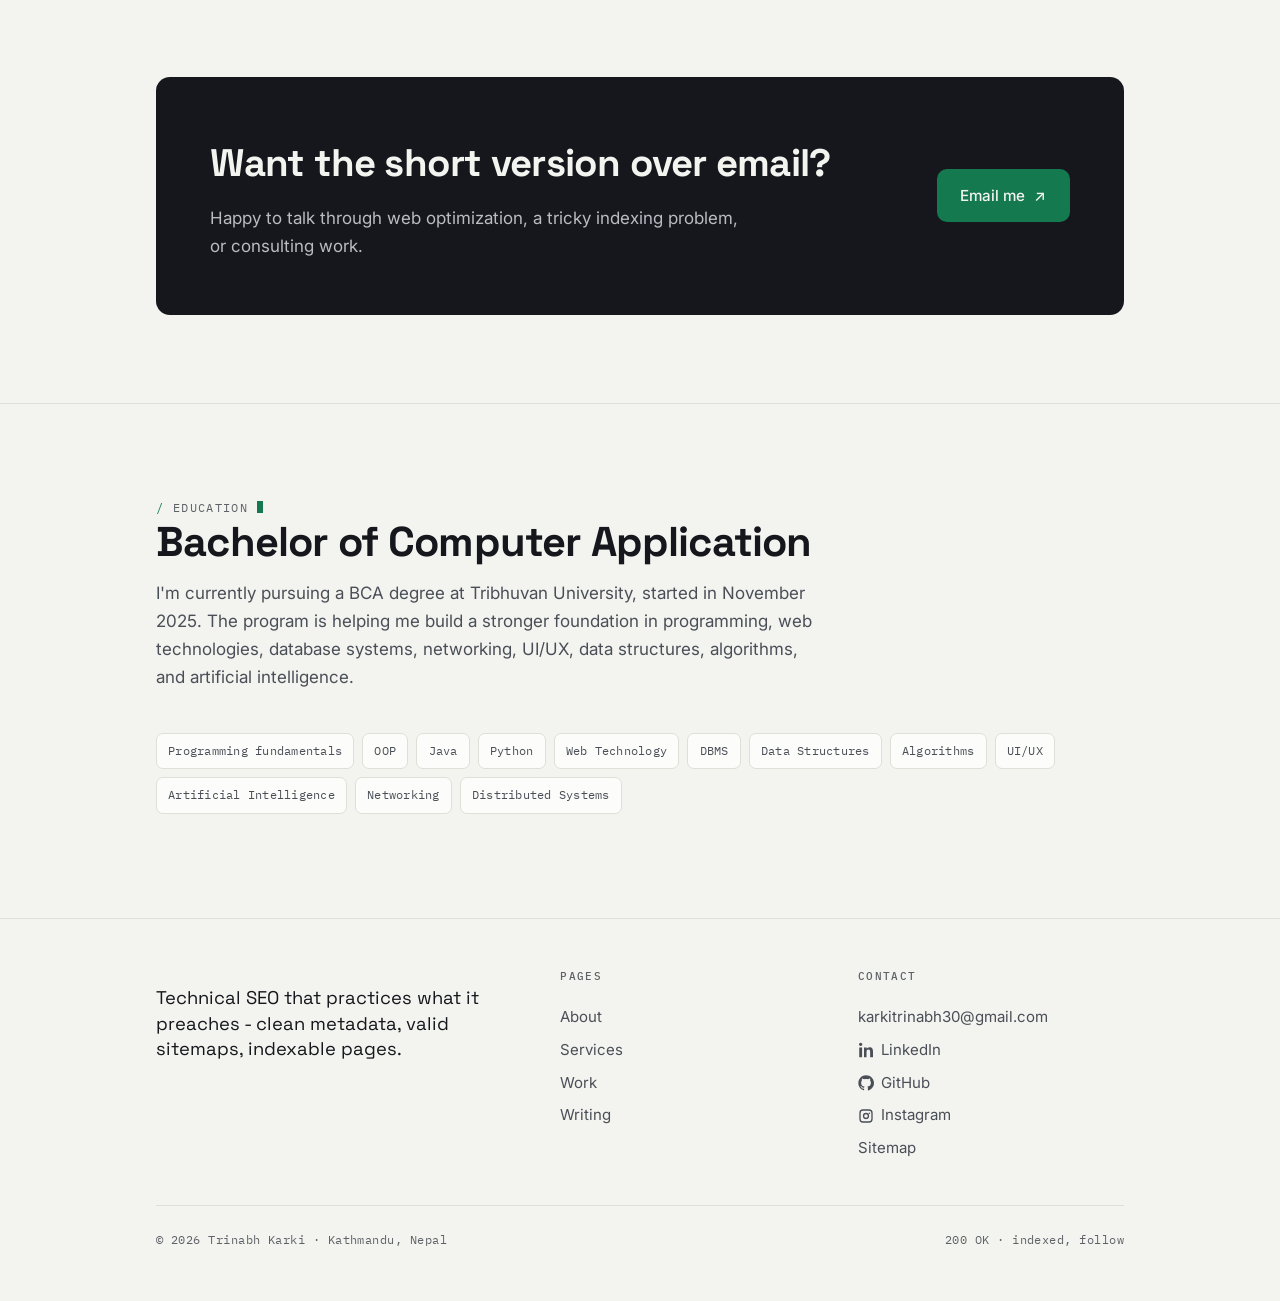
==== commit 29ee805c: "Fix no-JS blank page and dark-mode contrast, add RSS and schema" ====
--- a/about/index.html
+++ b/about/index.html
@@ -2,8 +2,10 @@
 <html lang="en">
 <head>
 <meta charset="UTF-8">
-<script>(function(){try{var t=localStorage.getItem('theme');if(t==='light'||t==='dark'){document.documentElement.setAttribute('data-theme',t);}}catch(e){}})();</script>
+<script>(function(){var r=document.documentElement;r.classList.add('js');try{var t=localStorage.getItem('theme');if(t==='light'||t==='dark'){r.setAttribute('data-theme',t);}}catch(e){}})();</script>
 <meta name="viewport" content="width=device-width, initial-scale=1">
+<meta name="theme-color" content="#F3F4F0" media="(prefers-color-scheme: light)">
+<meta name="theme-color" content="#0C0E12" media="(prefers-color-scheme: dark)">
 <title>About - Trinabh Karki, Technical SEO Analyst</title>
 <meta name="description" content="About Trinabh Karki, a BCA student from Nepal working as an SEO Analyst at SmartSites Nepal - technical SEO, indexing, and Search Console fixes.">
 <link rel="canonical" href="https://trinabh.com.np/about/">
@@ -17,6 +19,7 @@
 <meta name="twitter:title" content="About - Trinabh Karki">
 <meta name="twitter:description" content="BCA student and technical SEO analyst from Nepal.">
 <meta name="twitter:image" content="https://trinabh.com.np/images/og-banner.png">
+<meta name="twitter:image:alt" content="Trinabh Karki - Technical SEO Analyst">
 <script type="application/ld+json">
 {
   "@context": "https://schema.org",
@@ -58,8 +61,14 @@
         "Site migrations",
         "Malware remediation"
       ],
+      "alumniOf": {
+        "@type": "CollegeOrUniversity",
+        "name": "Tribhuvan University"
+      },
+      "knowsLanguage": ["en", "ne"],
       "sameAs": [
         "https://www.linkedin.com/in/trinabhkarki/",
+        "https://github.com/trinabhk",
         "https://www.instagram.com/trinabhkarki_/"
       ]
     }
@@ -67,14 +76,30 @@
 }
 </script>
 <meta property="og:image" content="https://trinabh.com.np/images/og-banner.png">
+<meta property="og:image:width" content="1200">
+<meta property="og:image:height" content="630">
+<meta property="og:image:alt" content="Trinabh Karki - Technical SEO Analyst">
+<meta property="og:locale" content="en_US">
 <link rel="icon" href="/favicon.ico" sizes="any">
 <link rel="icon" type="image/png" href="/favicon.png">
 <link rel="preconnect" href="https://fonts.googleapis.com">
 <link rel="preconnect" href="https://fonts.gstatic.com" crossorigin>
 <link href="https://fonts.googleapis.com/css2?family=IBM+Plex+Mono:wght@400;500&family=Inter:wght@400;500;600&family=Space+Grotesk:wght@500;700&display=swap" rel="stylesheet">
 <link rel="stylesheet" href="/css/main.css">
+<link rel="alternate" type="application/rss+xml" title="Trinabh Karki - Writing" href="/feed.xml">
+<script type="application/ld+json">
+{
+  "@context": "https://schema.org",
+  "@type": "BreadcrumbList",
+  "itemListElement": [
+    { "@type": "ListItem", "position": 1, "name": "Home", "item": "https://trinabh.com.np/" },
+    { "@type": "ListItem", "position": 2, "name": "About", "item": "https://trinabh.com.np/about/" }
+  ]
+}
+</script>
 </head>
 <body>
+<a class="skip-link" href="#main">Skip to content</a>
 
 <header class="site-head">
   <div class="wrap head-inner">
@@ -95,7 +120,7 @@
   </div>
 </header>
 
-<main>
+<main id="main">
   <section class="page-head">
     <div class="wrap">
       <p class="eyebrow"><span class="token"><span class="slash">/</span> about</span></p>
@@ -230,7 +255,7 @@
     <div class="foot-grid">
       <div><p class="foot-lead">Technical SEO that practices what it preaches - clean metadata, valid sitemaps, indexable pages.</p></div>
       <div><h3>Pages</h3><a href="/about/">About</a><a href="/services/">Services</a><a href="/projects/">Work</a><a href="/blog/">Writing</a></div>
-      <div><h3>Contact</h3><a href="mailto:karkitrinabh30@gmail.com">karkitrinabh30@gmail.com</a><a class="social-link" href="https://www.linkedin.com/in/trinabhkarki/" target="_blank" rel="noopener noreferrer" aria-label="LinkedIn profile"><svg viewBox="-1.5 0 24 24" aria-hidden="true"><path d="M4.98 3.5C4.98 4.88 3.86 6 2.5 6S0 4.88 0 3.5 1.12 1 2.5 1s2.48 1.12 2.48 2.5ZM.35 8.1h4.3V23H.35V8.1Zm7.15 0h4.12v2.03h.06c.57-1.08 1.98-2.22 4.07-2.22C20.1 7.91 21 10.77 21 14.49V23h-4.3v-7.54c0-1.8-.03-4.12-2.51-4.12-2.51 0-2.9 1.96-2.9 3.99V23H7.5V8.1Z"/></svg><span>LinkedIn</span></a><a class="social-link" href="https://www.instagram.com/trinabhkarki_/" target="_blank" rel="noopener noreferrer" aria-label="Instagram profile"><svg viewBox="0 0 24 24" aria-hidden="true"><path d="M7.5 2h9A5.5 5.5 0 0 1 22 7.5v9A5.5 5.5 0 0 1 16.5 22h-9A5.5 5.5 0 0 1 2 16.5v-9A5.5 5.5 0 0 1 7.5 2Zm0 2A3.5 3.5 0 0 0 4 7.5v9A3.5 3.5 0 0 0 7.5 20h9a3.5 3.5 0 0 0 3.5-3.5v-9A3.5 3.5 0 0 0 16.5 4h-9Zm4.5 3.3A4.7 4.7 0 1 1 12 16.7a4.7 4.7 0 0 1 0-9.4Zm0 2A2.7 2.7 0 1 0 12 14.7a2.7 2.7 0 0 0 0-5.4Zm5.1-2.65a1.1 1.1 0 1 1-1.1 1.1 1.1 1.1 0 0 1 1.1-1.1Z"/></svg><span>Instagram</span></a><a href="/sitemap.xml">Sitemap</a></div>
+      <div><h3>Contact</h3><a href="mailto:karkitrinabh30@gmail.com">karkitrinabh30@gmail.com</a><a class="social-link" href="https://www.linkedin.com/in/trinabhkarki/" target="_blank" rel="noopener noreferrer" aria-label="LinkedIn profile"><svg viewBox="-1.5 0 24 24" aria-hidden="true"><path d="M4.98 3.5C4.98 4.88 3.86 6 2.5 6S0 4.88 0 3.5 1.12 1 2.5 1s2.48 1.12 2.48 2.5ZM.35 8.1h4.3V23H.35V8.1Zm7.15 0h4.12v2.03h.06c.57-1.08 1.98-2.22 4.07-2.22C20.1 7.91 21 10.77 21 14.49V23h-4.3v-7.54c0-1.8-.03-4.12-2.51-4.12-2.51 0-2.9 1.96-2.9 3.99V23H7.5V8.1Z"/></svg><span>LinkedIn</span></a><a class="social-link" href="https://github.com/trinabhk" target="_blank" rel="noopener noreferrer" aria-label="GitHub profile"><svg viewBox="0 0 24 24" aria-hidden="true"><path d="M12 .5C5.73.5.5 5.73.5 12c0 5.09 3.29 9.39 7.86 10.91.57.1.79-.25.79-.55 0-.27-.01-1.13-.02-2.05-3.2.7-3.88-1.35-3.88-1.35-.53-1.34-1.29-1.7-1.29-1.7-1.05-.72.08-.71.08-.71 1.17.08 1.78 1.2 1.78 1.2 1.04 1.78 2.73 1.27 3.4.97.1-.75.4-1.27.73-1.56-2.55-.29-5.23-1.28-5.23-5.68 0-1.25.45-2.28 1.18-3.08-.12-.29-.51-1.46.11-3.04 0 0 .96-.31 3.15 1.18.91-.25 1.89-.38 2.86-.38.97 0 1.95.13 2.86.38 2.18-1.49 3.14-1.18 3.14-1.18.63 1.58.23 2.75.11 3.04.74.8 1.18 1.83 1.18 3.08 0 4.41-2.69 5.39-5.25 5.67.41.36.78 1.08.78 2.17 0 1.57-.01 2.83-.01 3.22 0 .3.21.66.79.55C20.71 21.39 24 17.09 24 12c0-6.27-5.23-11.5-12-11.5Z"/></svg><span>GitHub</span></a><a class="social-link" href="https://www.instagram.com/trinabhkarki_/" target="_blank" rel="noopener noreferrer" aria-label="Instagram profile"><svg viewBox="0 0 24 24" aria-hidden="true"><path d="M7.5 2h9A5.5 5.5 0 0 1 22 7.5v9A5.5 5.5 0 0 1 16.5 22h-9A5.5 5.5 0 0 1 2 16.5v-9A5.5 5.5 0 0 1 7.5 2Zm0 2A3.5 3.5 0 0 0 4 7.5v9A3.5 3.5 0 0 0 7.5 20h9a3.5 3.5 0 0 0 3.5-3.5v-9A3.5 3.5 0 0 0 16.5 4h-9Zm4.5 3.3A4.7 4.7 0 1 1 12 16.7a4.7 4.7 0 0 1 0-9.4Zm0 2A2.7 2.7 0 1 0 12 14.7a2.7 2.7 0 0 0 0-5.4Zm5.1-2.65a1.1 1.1 0 1 1-1.1 1.1 1.1 1.1 0 0 1 1.1-1.1Z"/></svg><span>Instagram</span></a><a href="/sitemap.xml">Sitemap</a></div>
     </div>
     <div class="foot-base"><span>© 2026 Trinabh Karki · Kathmandu, Nepal</span><span>200 OK · indexed, follow</span></div>
   </div>
--- a/css/main.css
+++ b/css/main.css
@@ -26,6 +26,14 @@
 
   --code-bg:  #E7E9E1;  /* inline code background                  */
   --code-ink: inherit;  /* inline code text - follows surrounding copy */
+
+  --band-bg:     #15171C;  /* dark CTA band surface                   */
+  --band-ink:    #F3F4F0;  /* band heading text                       */
+  --band-ink-soft: #B9BCC2;/* band body text                          */
+  --metabar-bg:  #15171C;  /* HTTP status bar atop the meta panel     */
+  --shadow-card: rgba(21,23,28,.35);   /* card hover lift            */
+  --glow:        rgba(20,121,78,.45);  /* pulsing status dot          */
+  --glow-out:    rgba(20,121,78,0);    /* ...faded, for the keyframe  */
 }
 
 * { box-sizing: border-box; }
@@ -110,13 +118,13 @@
   background: var(--index);
   display: inline-block;
   position: relative;
-  box-shadow: 0 0 0 0 rgba(20,121,78,.5);
+  box-shadow: 0 0 0 0 var(--glow);
   animation: pulse 2.6s var(--ease) infinite;
 }
 @keyframes pulse {
-  0%   { box-shadow: 0 0 0 0 rgba(20,121,78,.45); }
-  70%  { box-shadow: 0 0 0 7px rgba(20,121,78,0); }
-  100% { box-shadow: 0 0 0 0 rgba(20,121,78,0); }
+  0%   { box-shadow: 0 0 0 0 var(--glow); }
+  70%  { box-shadow: 0 0 0 7px var(--glow-out); }
+  100% { box-shadow: 0 0 0 0 var(--glow-out); }
 }
 @media (prefers-reduced-motion: reduce) { .dot { animation: none; } }
 
@@ -243,7 +251,7 @@
 .meta-bar {
   display: flex; align-items: center; gap: .55rem;
   padding: .65rem .95rem;
-  background: #15171C; color: #F3F4F0;
+  background: var(--metabar-bg); color: var(--band-ink);
   font-size: .7rem; letter-spacing: .1em; text-transform: uppercase;
 }
 .meta-bar .req { color: #9fb8ab; }
@@ -268,11 +276,12 @@
   background-size: 24px 24px;
   scroll-snap-align: start;
   cursor: grab;
-  touch-action: none;
+  /* pan-y, not none: native touch scrolling has to keep working across a
+     full-viewport section. The drag-to-dismiss is a pointer flourish on top. */
+  touch-action: pan-y;
   user-select: none;
-  will-change: transform;
-}
-.welcome.dragging { cursor: grabbing; }
+}
+.welcome.dragging { cursor: grabbing; will-change: transform; }
 .welcome a, .welcome button { cursor: pointer; }
 .welcome-scroll {
   position: absolute; left: 50%; bottom: clamp(1.5rem, 4vh, 3rem);
@@ -287,12 +296,12 @@
 
 /* staggered entrance: the observer still just toggles .in on the parent;
    children fade up in sequence instead of all at once */
-.welcome-inner.reveal { opacity: 1; transform: none; }
-.welcome-inner > * {
+html.js .welcome-inner.reveal { opacity: 1; transform: none; }
+html.js .welcome-inner > * {
   opacity: 0; transform: translateY(14px);
   transition: opacity .65s var(--ease), transform .65s var(--ease);
 }
-.welcome-inner.in > * { opacity: 1; transform: none; }
+html.js .welcome-inner.in > * { opacity: 1; transform: none; }
 .welcome-inner > *:nth-child(1) { transition-delay: .05s; }
 .welcome-inner > *:nth-child(2) { transition-delay: .2s; }
 .welcome-inner > *:nth-child(3) { transition-delay: .34s; }
@@ -300,7 +309,7 @@
 .welcome-inner > *:nth-child(5) { transition-delay: .62s; }
 .welcome-inner > *:nth-child(6) { transition-delay: .76s; }
 @media (prefers-reduced-motion: reduce) {
-  .welcome-inner > * { transition: none; opacity: 1; transform: none; }
+  html.js .welcome-inner > * { transition: none; opacity: 1; transform: none; }
 }
 
 .welcome-photo-wrap {
@@ -423,7 +432,7 @@
   border-radius: var(--radius); padding: 1.6rem 1.5rem;
   transition: transform .25s var(--ease), border-color .25s var(--ease), box-shadow .25s var(--ease);
 }
-.card:hover { transform: translateY(-4px); border-color: var(--line); box-shadow: 0 14px 34px -22px rgba(21,23,28,.35); }
+.card:hover { transform: translateY(-4px); border-color: var(--line); box-shadow: 0 14px 34px -22px var(--shadow-card); }
 .card .num { font-family: var(--mono); font-size: .72rem; color: var(--index-dim); letter-spacing: .1em; }
 .card h3 { font-family: var(--display); font-weight: 500; font-size: 1.22rem; letter-spacing: -.01em; margin: .7rem 0 .55rem; }
 .card p { color: var(--ink-soft); font-size: .96rem; margin: 0; }
@@ -460,12 +469,12 @@
    Dark CTA band
    ============================================================ */
 .band {
-  background: #15171C; color: #F3F4F0;
+  background: var(--band-bg); color: var(--band-ink);
   border-radius: var(--radius); padding: clamp(2.2rem, 5vw, 3.4rem);
   display: grid; grid-template-columns: 1fr auto; gap: 1.6rem; align-items: center;
 }
 .band h2 { font-family: var(--display); font-weight: 700; font-size: clamp(1.6rem,3.4vw,2.4rem); letter-spacing: -.02em; margin: 0 0 .6rem; }
-.band p { color: #b9bcc2; margin: 0; max-width: 48ch; }
+.band p { color: var(--band-ink-soft); margin: 0; max-width: 48ch; }
 .band .btn-primary { background: var(--index); }
 .band .btn-primary:hover { background: #18a169; }
 @media (max-width: 700px){ .band { grid-template-columns: 1fr; } }
@@ -556,12 +565,51 @@
 @media (max-width: 620px){ .foot-grid { grid-template-columns: 1fr; gap: 1.6rem; } }
 
 /* ---------- scroll reveal ---------- */
-.reveal { opacity: 0; transform: translateY(16px); transition: opacity .7s var(--ease), transform .7s var(--ease); }
-.reveal.in { opacity: 1; transform: none; }
-@media (prefers-reduced-motion: reduce) { .reveal { opacity: 1; transform: none; transition: none; } }
+/* Scroll reveal is gated on html.js, which the inline head script sets. If the
+   script never runs - blocked, failed, disabled - nothing is ever hidden, so
+   the page reads in full instead of going blank waiting for a class. */
+html.js .reveal { opacity: 0; transform: translateY(16px); transition: opacity .7s var(--ease), transform .7s var(--ease); }
+html.js .reveal.in { opacity: 1; transform: none; }
+@media (prefers-reduced-motion: reduce) { html.js .reveal { opacity: 1; transform: none; transition: none; } }
 
 .mt-0 { margin-top: 0; }
 .center { text-align: center; }
+
+/* ============================================================
+   Skip link - first tab stop, only visible once focused
+   ============================================================ */
+.skip-link {
+  position: fixed; top: 0; left: 50%; z-index: 100;
+  transform: translate(-50%, -120%);
+  background: var(--panel); color: var(--ink);
+  border: 1px solid var(--index); border-top: 0;
+  border-radius: 0 0 9px 9px;
+  padding: .6rem 1.1rem;
+  font-family: var(--mono); font-size: .76rem; letter-spacing: .06em;
+  transition: transform .18s var(--ease);
+}
+.skip-link:focus { transform: translate(-50%, 0); }
+@media (prefers-reduced-motion: reduce) { .skip-link { transition: none; } }
+
+/* ============================================================
+   Print - a portfolio gets printed and PDF'd; strip the chrome
+   ============================================================ */
+@media print {
+  .site-head, .crawl-progress, .skip-link, .welcome-scroll,
+  .theme-toggle, .nav-toggle, .head-cta, .site-foot .foot-grid { display: none; }
+  body { background: #fff; color: #000; font-size: 11pt; }
+  body::after { display: none; } /* paper grain */
+  html.js .reveal, html.js .welcome-inner > * { opacity: 1; transform: none; }
+  .welcome { min-height: auto; padding: 1.5rem 0; background-image: none; }
+  .section, .page-head { padding: 1.2rem 0; border-top-color: #ccc; }
+  .band { background: transparent; color: #000; border: 1px solid #999; }
+  .band p { color: #333; }
+  .band .btn { display: none; }
+  .card, .row, .meta-panel, .faq-item { break-inside: avoid; }
+  .card:hover, .row:hover { transform: none; box-shadow: none; padding-left: 0; }
+  .prose a::after { content: " (" attr(href) ")"; font-size: .85em; color: #555; }
+  .faq-item[open] p, .faq-item p { display: block; }
+}
 
 /* ============================================================
    Dark Mode - system preference (progressive enhancement, no JS
@@ -581,6 +629,13 @@
     --signal:     #E55F2D;  /* brighter orange-clay for warnings */
     --code-bg:    #1B212D;
     --code-ink:   var(--index-dim);
+    /* the band and meta bar are near-black in light mode; on a dark page they
+       have to move *up* off the base or they vanish into it */
+    --band-bg:     #1E2634;
+    --metabar-bg:  #232B3A;
+    --shadow-card: rgba(0,0,0,.6);
+    --glow:        rgba(28,184,117,.4);
+    --glow-out:    rgba(28,184,117,0);
   }
 }
 
@@ -598,5 +653,10 @@
   --signal:     #E55F2D;
   --code-bg:    #1B212D;
   --code-ink:   var(--index-dim);
-}
-
+  --band-bg:     #1E2634;
+  --metabar-bg:  #232B3A;
+  --shadow-card: rgba(0,0,0,.6);
+  --glow:        rgba(28,184,117,.4);
+  --glow-out:    rgba(28,184,117,0);
+}
+
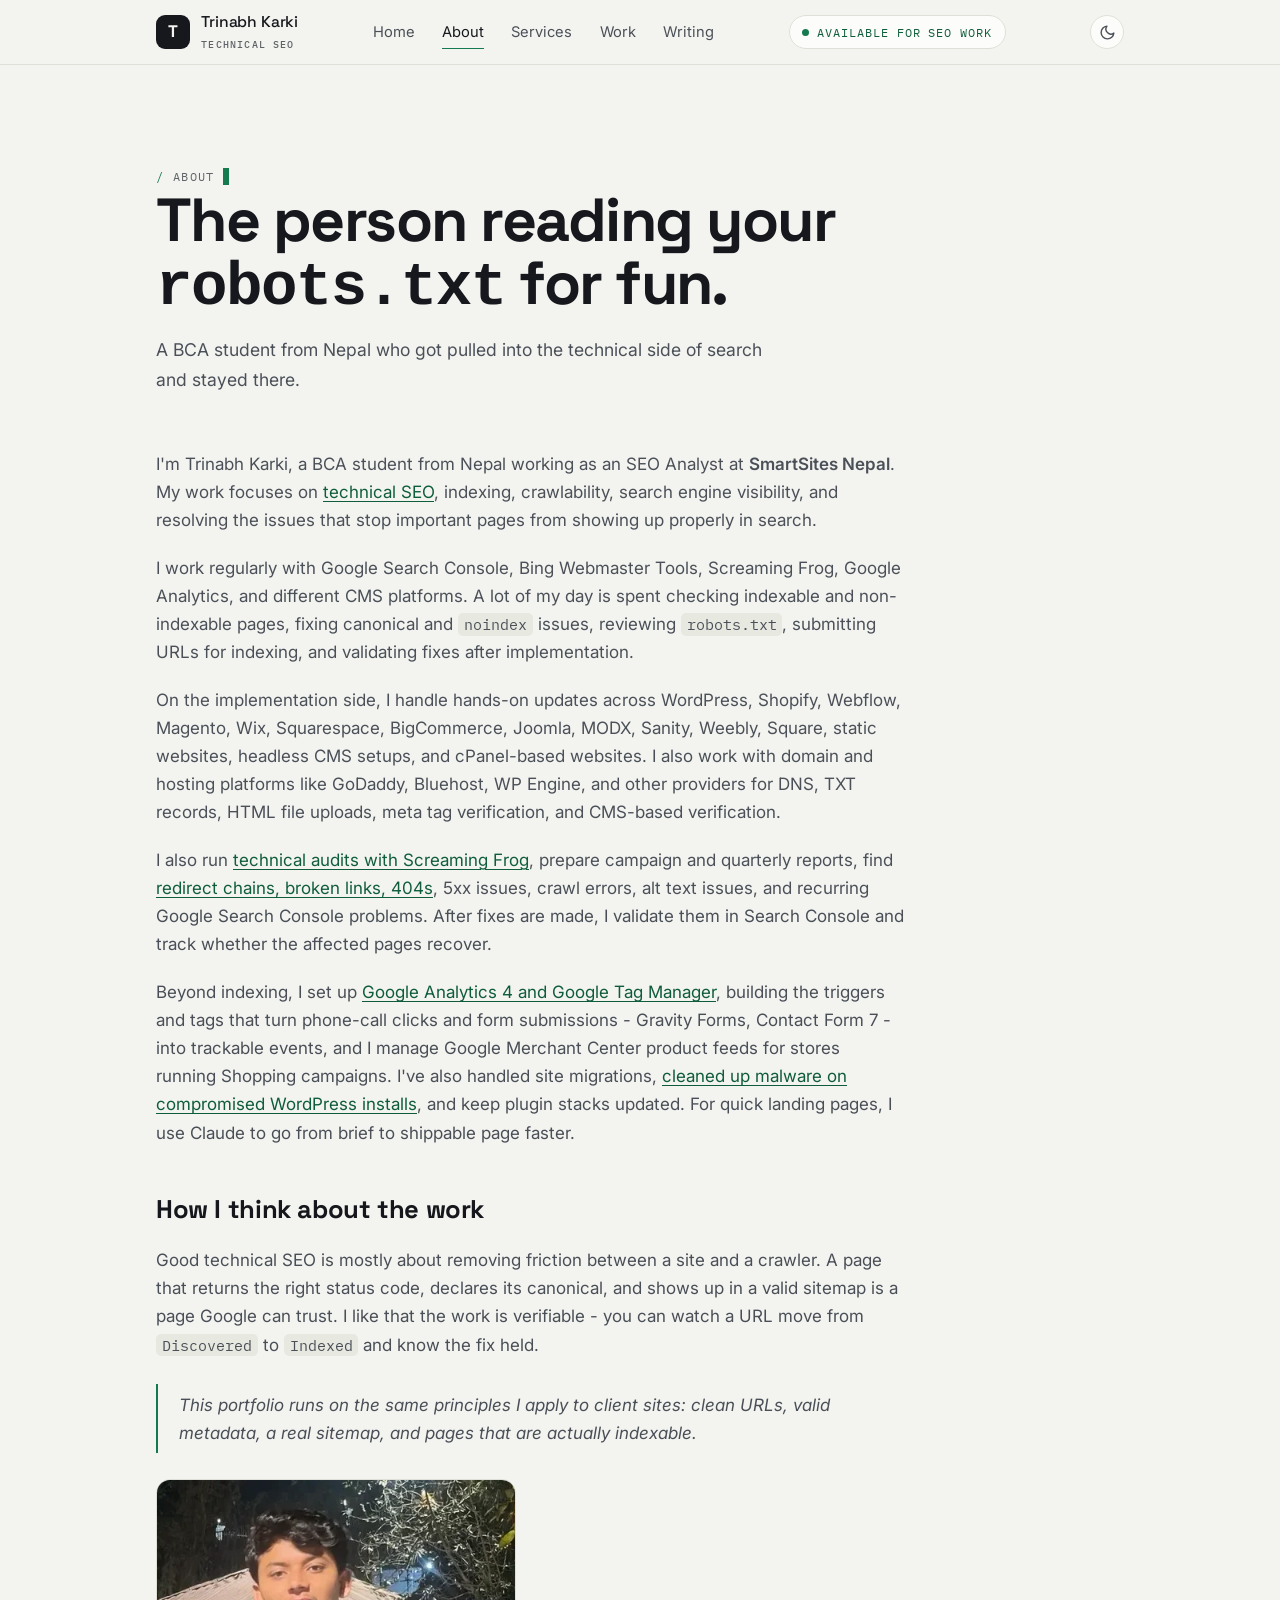
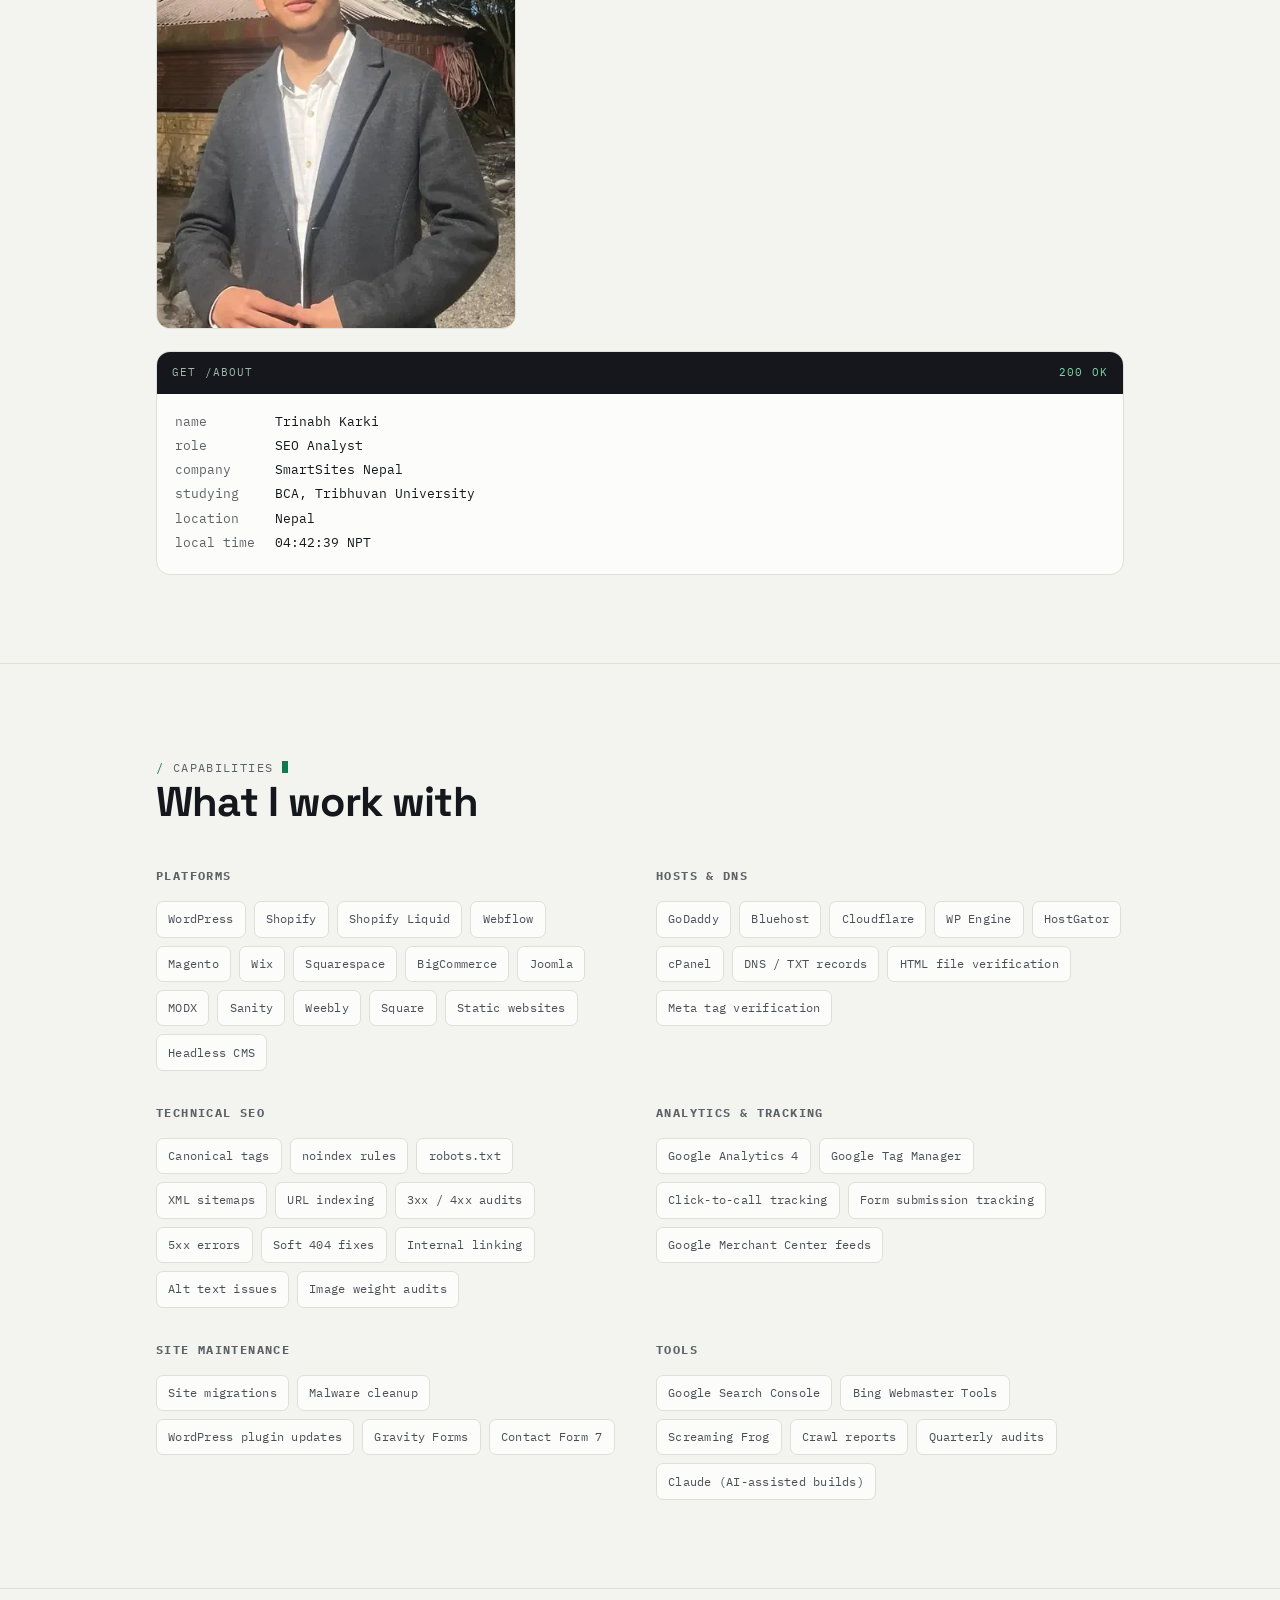
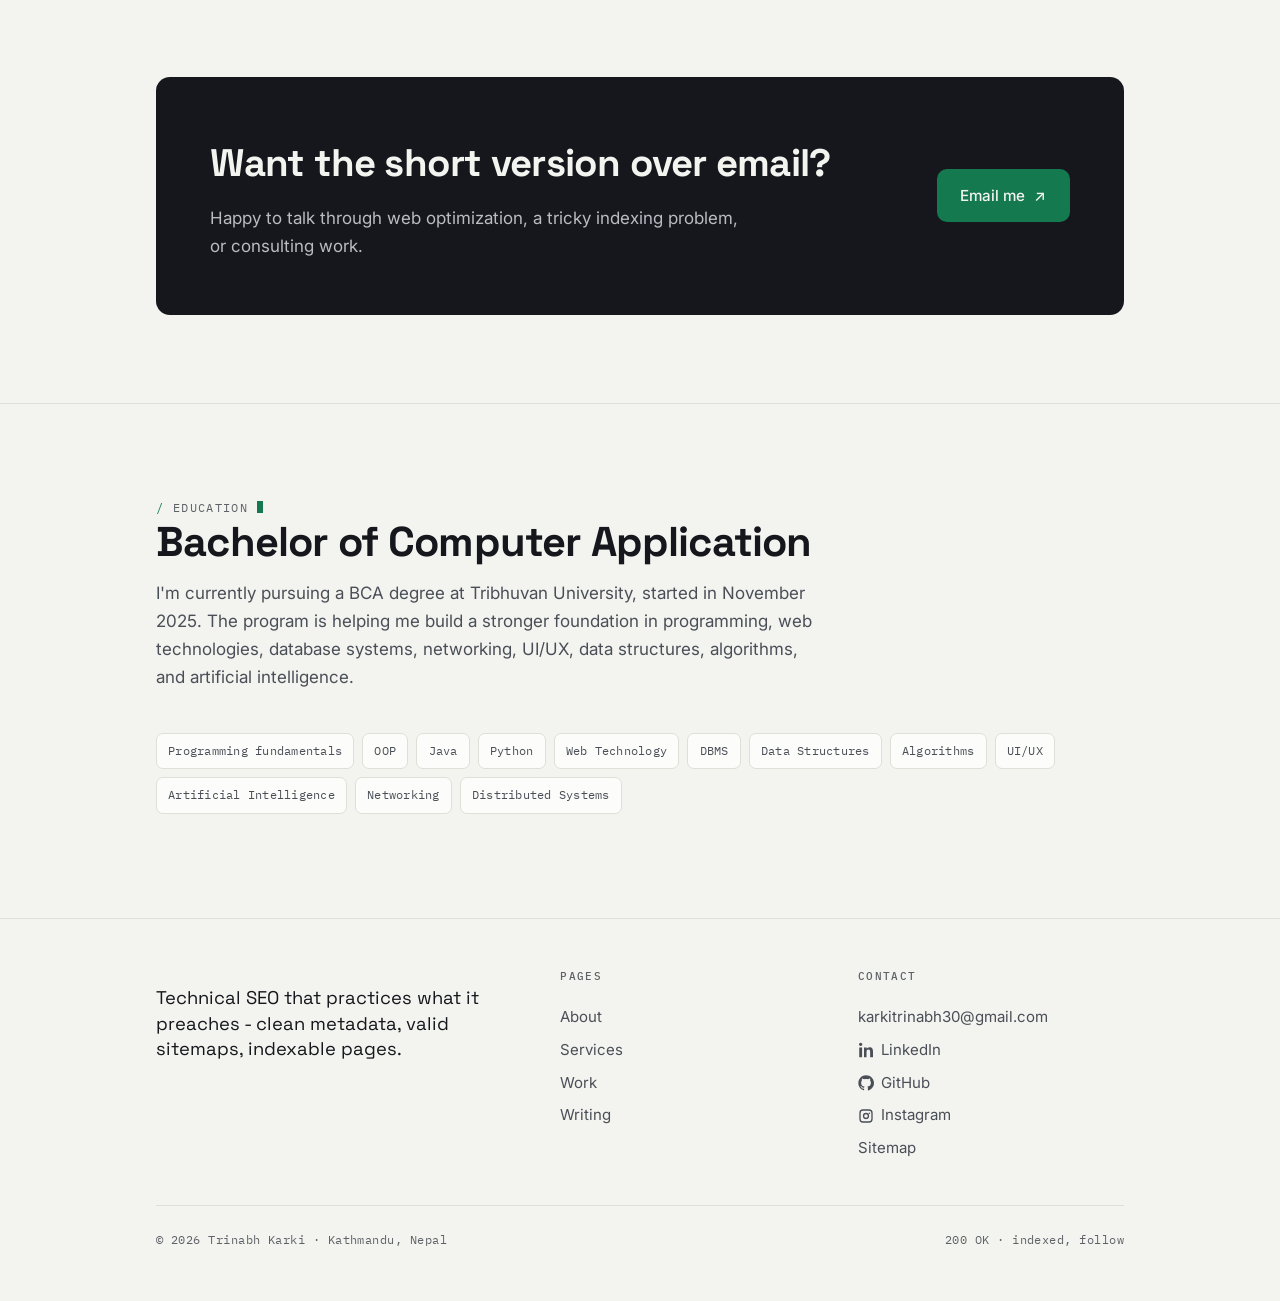
==== commit 1c9fd13e: "Improve SEO metadata and add service landing pages" ====
--- a/about/index.html
+++ b/about/index.html
@@ -6,18 +6,19 @@
 <meta name="viewport" content="width=device-width, initial-scale=1">
 <meta name="theme-color" content="#F3F4F0" media="(prefers-color-scheme: light)">
 <meta name="theme-color" content="#0C0E12" media="(prefers-color-scheme: dark)">
-<title>About - Trinabh Karki, Technical SEO Analyst</title>
-<meta name="description" content="About Trinabh Karki, a BCA student from Nepal working as an SEO Analyst at SmartSites Nepal - technical SEO, indexing, and Search Console fixes.">
+<title>About Trinabh Karki | Technical SEO Analyst in Nepal</title>
+<meta name="description" content="About Trinabh Karki, a technical SEO analyst in Nepal working with indexing, crawlability, Search Console, sitemaps, redirects, analytics and CMS implementation.">
 <link rel="canonical" href="https://trinabh.com.np/about/">
 <meta name="robots" content="index, follow">
 <meta property="og:type" content="profile">
 <meta property="og:site_name" content="Trinabh Karki">
-<meta property="og:title" content="About - Trinabh Karki">
-<meta property="og:description" content="BCA student and technical SEO analyst from Nepal.">
+<meta property="og:title" content="About Trinabh Karki | Technical SEO Analyst in Nepal">
+<meta property="og:description" content="About Trinabh Karki, a technical SEO analyst in Nepal working with indexing, crawlability, Search Console, sitemaps, redirects, analytics and CMS implementation.">
 <meta property="og:url" content="https://trinabh.com.np/about/">
+<meta property="og:locale" content="en_NP">
 <meta name="twitter:card" content="summary_large_image">
-<meta name="twitter:title" content="About - Trinabh Karki">
-<meta name="twitter:description" content="BCA student and technical SEO analyst from Nepal.">
+<meta name="twitter:title" content="About Trinabh Karki | Technical SEO Analyst in Nepal">
+<meta name="twitter:description" content="About Trinabh Karki, a technical SEO analyst in Nepal working with indexing, crawlability, Search Console, sitemaps, redirects, analytics and CMS implementation.">
 <meta name="twitter:image" content="https://trinabh.com.np/images/og-banner.png">
 <meta name="twitter:image:alt" content="Trinabh Karki - Technical SEO Analyst">
 <script type="application/ld+json">
@@ -28,12 +29,12 @@
       "@type": "ProfilePage",
       "@id": "https://trinabh.com.np/about/#profilepage",
       "url": "https://trinabh.com.np/about/",
-      "name": "About - Trinabh Karki, Technical SEO Analyst",
-      "mainEntity": { "@id": "https://trinabh.com.np/#trinabh" }
+      "name": "About Trinabh Karki | Technical SEO Analyst in Nepal",
+      "mainEntity": { "@id": "https://trinabh.com.np/#person" }
     },
     {
       "@type": "Person",
-      "@id": "https://trinabh.com.np/#trinabh",
+      "@id": "https://trinabh.com.np/#person",
       "name": "Trinabh Karki",
       "url": "https://trinabh.com.np/",
       "image": "https://trinabh.com.np/images/profile1.webp",
